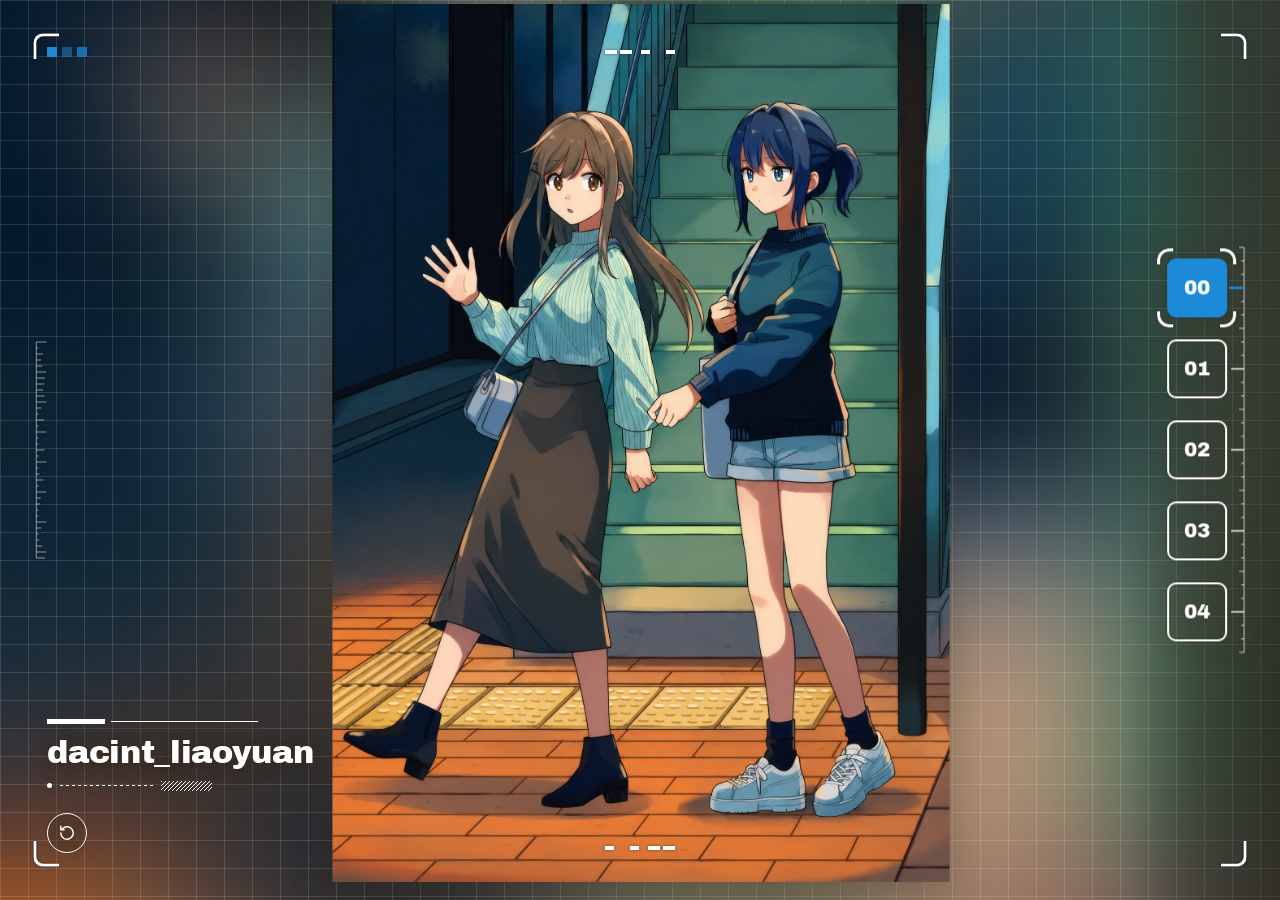
==== site/index.html @ f87b459d "feat: 初始化个人主页与图片工作台并配置 Pages 部署" ====
<!doctype html>
<html lang="en">
<head>
<meta charset="utf-8">
<meta name="viewport" content="width=device-width, initial-scale=1, viewport-fit=cover">
<title>dacint_liaoyuan</title>
<meta name="description" content="dacint_liaoyuan 的个人主页">
<meta name="theme-color" content="#f4f6f8">
<link rel="icon" href="data:image/svg+xml,%3Csvg xmlns='http://www.w3.org/2000/svg' viewBox='0 0 16 16'%3E%3Crect width='16' height='16' rx='3' fill='%233fafe0'/%3E%3Crect x='4.5' y='4.5' width='7' height='7' fill='none' stroke='white' stroke-width='1.5'/%3E%3C/svg%3E">
<link rel="preload" href="fonts/archivo-black-latin.woff2" as="font" type="font/woff2" crossorigin>
<link rel="preload" href="fonts/inter-latin.woff2" as="font" type="font/woff2" crossorigin>
<link rel="stylesheet" href="styles.css">
<!-- the time of day, before the first paint: a visit at night opens on the night paper -->
<script src="time.js"></script>
<!-- a visit that opens straight on the opening screen or a section (a refresh, a link to a section) is
     kept hidden until main.js can show it whole (arrive), so that it does not flash its first states on
     the way: the browser keeps the page it came from up meanwhile, or shows the fill's colour as it was
     last in this visit. After 2 s it is shown as it is. -->
<script>
  (() => {
    let seen = false, fill = null;
    try {
      seen = Boolean(sessionStorage.getItem('home:opening-seen'));
      fill = sessionStorage.getItem('home:fill');
    } catch { /* no storage: the opening plays */ }
    if (!seen && !/^#(about|projects|contact|settings)$/.test(location.hash)) return;
    const root = document.documentElement;
    root.classList.add('arriving');
    if (fill) root.style.setProperty('--arrive', fill);
    setTimeout(() => root.classList.remove('arriving'), 2000);
  })();
</script>
</head>
<body>
<main class="stage" id="stage">
  <!-- The paper, under the window: construction lines through the shot at the start, then
       ornaments in the margins (outline squares on diagonals, cross marks, pixel squares, bars in
       the bottom corners) and, with HELLO, butterflies and blue-bird feathers drawn by the page.
       No text and no pictures; the window covers it all when it opens out. -->
  <svg class="guides" id="guides" aria-hidden="true">
    <defs>
      <pattern id="blinds" width="5" height="5" patternUnits="userSpaceOnUse" patternTransform="rotate(48)">
        <rect width="2" height="5"/>
      </pattern>
      <linearGradient id="fadeBar">
        <stop offset="0" stop-color="#1c8ad7"/><stop offset="1" stop-color="#bfe3f4"/>
      </linearGradient>
      <!-- a feather's vane: lighter along the shaft -->
      <linearGradient id="vane">
        <stop offset="0" stop-color="#1c8ad7"/><stop offset="0.5" stop-color="#59bff7"/><stop offset="1" stop-color="#1c8ad7"/>
      </linearGradient>
    </defs>
  </svg>

  <!-- The camera's window onto the world: sky above, the scene illustration below. It is a framed
       shot during the opening and opens out to the whole screen when the camera lands. -->
  <div class="window" id="window">
    <div class="world">
      <div class="sky" id="sky"></div>
      <!-- the stars and the moon at night, the evening star at dusk: fixed in the window -->
      <canvas class="stars" id="stars" aria-hidden="true"></canvas>
      <img class="cloud" data-sky="far" alt="" aria-hidden="true">
      <img class="cloud" data-sky="tower" alt="" aria-hidden="true">
      <img class="cloud" data-sky="mid" alt="" aria-hidden="true">
      <!-- the ground under the sky: the scene illustration, all of it, on its own colours spread
           round it where it leaves the window empty; on the opening screen the ornament is drawn on
           them (its planes, then its lines and birds; main.js) -->
      <div class="scene" id="scene">
        <div class="scene-fill" id="sceneFill" aria-hidden="true"><canvas></canvas><svg class="meet-planes" id="meetPlanes"></svg><svg class="meet" id="meet"></svg><canvas class="scene-light" id="sceneLight"></canvas></div>
        <div class="scene-pic" id="scenePic">
          <div class="scene-push" id="scenePush">
            <div class="scene-breath">
              <img class="far" id="sceneFar" alt="">
              <img class="near" id="sceneNear" alt="" aria-hidden="true">
            </div>
          </div>
        </div>
      </div>
      <!-- the cloud sea: a deck of low cloud lying on the picture, the surf's high tide -->
      <canvas class="sea" id="sea" aria-hidden="true"></canvas>
      <img class="cloud" data-sky="near" alt="" aria-hidden="true">
    </div>

    <!-- A strip of semiconductor equations across the sky, after the strips of atmospheric
         equations in the Adachi video. Decoration only: the light washes it out long before the
         end, and the final screen has no equations. -->
    <div class="strip" id="strip" aria-hidden="true">
      <div class="row">
        <!-- electron current: drift plus diffusion -->
        <math><msub><mi>J</mi><mi>n</mi></msub><mo>=</mo><mi>q</mi><msub><mi>μ</mi><mi>n</mi></msub><mi>n</mi><mi>E</mi><mo>+</mo><mi>q</mi><msub><mi>D</mi><mi>n</mi></msub><mfrac><mrow><mo>∂</mo><mi>n</mi></mrow><mrow><mo>∂</mo><mi>x</mi></mrow></mfrac></math>
        <!-- hole current -->
        <math><msub><mi>J</mi><mi>p</mi></msub><mo>=</mo><mi>q</mi><msub><mi>μ</mi><mi>p</mi></msub><mi>p</mi><mi>E</mi><mo>−</mo><mi>q</mi><msub><mi>D</mi><mi>p</mi></msub><mfrac><mrow><mo>∂</mo><mi>p</mi></mrow><mrow><mo>∂</mo><mi>x</mi></mrow></mfrac></math>
        <!-- electron continuity -->
        <math><mfrac><mrow><mo>∂</mo><mi>n</mi></mrow><mrow><mo>∂</mo><mi>t</mi></mrow></mfrac><mo>=</mo><mfrac><mn>1</mn><mi>q</mi></mfrac><mfrac><mrow><mo>∂</mo><msub><mi>J</mi><mi>n</mi></msub></mrow><mrow><mo>∂</mo><mi>x</mi></mrow></mfrac><mo>+</mo><msub><mi>G</mi><mi>n</mi></msub><mo>−</mo><msub><mi>R</mi><mi>n</mi></msub></math>
        <!-- Poisson's equation -->
        <math><mfrac><mrow><msup><mo>∂</mo><mn>2</mn></msup><mi>ψ</mi></mrow><mrow><mo>∂</mo><msup><mi>x</mi><mn>2</mn></msup></mrow></mfrac><mo>=</mo><mo>−</mo><mfrac><mi>q</mi><msub><mi>ε</mi><mi>si</mi></msub></mfrac><mrow><mo>(</mo><mi>p</mi><mo>−</mo><mi>n</mi><mo>+</mo><msubsup><mi>N</mi><mi>D</mi><mo>+</mo></msubsup><mo>−</mo><msubsup><mi>N</mi><mi>A</mi><mo>−</mo></msubsup><mo>)</mo></mrow></math>
      </div>
      <div class="row">
        <!-- MOSFET square law -->
        <math><msub><mi>I</mi><mi>D</mi></msub><mo>=</mo><mfrac><mrow><msub><mi>μ</mi><mi>n</mi></msub><msub><mi>C</mi><mi>ox</mi></msub></mrow><mn>2</mn></mfrac><mfrac><mi>W</mi><mi>L</mi></mfrac><msup><mrow><mo>(</mo><msub><mi>V</mi><mi>GS</mi></msub><mo>−</mo><msub><mi>V</mi><mi>th</mi></msub><mo>)</mo></mrow><mn>2</mn></msup></math>
        <!-- threshold voltage -->
        <math><msub><mi>V</mi><mi>th</mi></msub><mo>=</mo><msub><mi>V</mi><mi>FB</mi></msub><mo>+</mo><mn>2</mn><msub><mi>φ</mi><mi>F</mi></msub><mo>+</mo><mfrac><msqrt><mn>2</mn><mi>q</mi><msub><mi>ε</mi><mi>si</mi></msub><msub><mi>N</mi><mi>A</mi></msub><mrow><mo>(</mo><mn>2</mn><msub><mi>φ</mi><mi>F</mi></msub><mo>)</mo></mrow></msqrt><msub><mi>C</mi><mi>ox</mi></msub></mfrac></math>
        <!-- Einstein relation -->
        <math><msub><mi>D</mi><mi>n</mi></msub><mo>=</mo><mfrac><mrow><mi>k</mi><mi>T</mi></mrow><mi>q</mi></mfrac><msub><mi>μ</mi><mi>n</mi></msub></math>
        <!-- dynamic power -->
        <math><msub><mi>P</mi><mi>dyn</mi></msub><mo>=</mo><mi>α</mi><msub><mi>C</mi><mi>L</mi></msub><msubsup><mi>V</mi><mi>DD</mi><mn>2</mn></msubsup><mi>f</mi></math>
        <span class="tail"><i></i><i></i><i></i></span>
      </div>
    </div>
    <div class="glow" id="glow" aria-hidden="true"></div>
    <!-- sakura petals riding in on the light -->
    <canvas class="petals" id="petals" aria-hidden="true"></canvas>
    <!-- a shade behind the section index, so the white index holds on bright pictures (the one
         behind the name hangs on the name itself) -->
    <div class="index-shade" id="indexShade" aria-hidden="true"></div>

    <svg class="lens" id="lens" aria-hidden="true"></svg>
    <!-- the surf: in the fall the sky comes up the window like the tide, in cloud and blue sky, the
         top edge being the shore; the petals, the marks and the speed lines run up under it -->
    <canvas class="surf" id="surf" aria-hidden="true"></canvas>
    <div class="tiles" id="tiles" aria-hidden="true"></div>
    <div class="window-flash" id="windowFlash" aria-hidden="true"></div>
  </div>

  <svg class="flock" id="flock" aria-hidden="true"></svg>
  <svg class="hello" id="hello" aria-hidden="true"></svg>
  <canvas class="dust" id="dust" aria-hidden="true"></canvas>

  <!-- Viewfinder marks round the screen edge, after the blue-sky film: corners, three small
       squares, two dash groups, side meters and a record light, plus a ruler beside the window
       during the shot. They stay (in white) over the opened picture. -->
  <div class="hud" id="hud" aria-hidden="true">
    <i class="corner tl"></i><i class="corner tr"></i><i class="corner bl"></i><i class="corner br"></i>
    <div class="marks"><i></i><i></i><i></i></div>
    <div class="dashes top"><i></i><i></i><i></i><i></i></div>
    <div class="dashes bottom"><i></i><i></i><i></i><i></i></div>
    <svg class="meters" id="meters"><path class="ticks" id="meterTicks"/><path class="ticks" id="meterTicksRight"/><line class="level" id="meterLevel"/></svg>
    <div class="rec"><i></i></div>
    <div class="ruler" id="ruler"></div>
  </div>

  <header class="identity" id="identity">
    <div class="deco top" aria-hidden="true"><i data-part="thick"></i><i data-part="thin"></i></div>
    <h1 class="name">dacint_liaoyuan</h1>
    <div class="deco bottom" aria-hidden="true">
      <i data-part="dot"></i><i data-part="dash"></i><i data-part="square"></i><i data-part="blinds"></i>
    </div>
  </header>

  <!-- The section index, like a viewfinder's focus points: a numbered square for the opening
       screen, one for each section and the last one for the settings, on a focus scale (main.js
       draws it). Opening a section docks the window aside and the panel below fills the paper beside
       it. A square's title comes up beside it only while the pointer rests on it or the keyboard's
       focus is on it (an open section shows its own). The digit keys open them too (the keys are
       drawn only on the settings' keyboard, not beside the squares). -->
  <nav class="index" id="index" aria-label="Sections">
    <a href="#" data-tab="home" aria-label="Home" aria-keyshortcuts="0"><b aria-hidden="true">00</b></a>
    <a href="#about" data-tab="about" aria-keyshortcuts="1"><span>ABOUT</span><b aria-hidden="true">01</b></a>
    <a href="#projects" data-tab="projects" aria-keyshortcuts="2"><span>PROJECTS</span><b aria-hidden="true">02</b></a>
    <a href="#contact" data-tab="contact" aria-keyshortcuts="3"><span>CONTACT</span><b aria-hidden="true">03</b></a>
    <a href="#settings" data-tab="settings" aria-keyshortcuts="4"><span>SETTINGS</span><b aria-hidden="true">04</b></a>
    <i class="brackets" aria-hidden="true"></i>
  </nav>

  <!-- The divider between the docked picture and the section, on a wide screen: drag it to give the
       picture more or less of the width (double-click: the usual split); B, or Enter on it, folds the
       picture away behind the section, and then it waits on the screen's left edge to bring the
       picture back (a click: as it was; a drag: as wide as dragged). -->
  <div class="divider" id="divider" role="separator" tabindex="0" aria-orientation="vertical" aria-controls="window"
       aria-label="Picture width" aria-valuemin="0" aria-valuemax="100" aria-keyshortcuts="B" hidden>
    <i class="grip" aria-hidden="true"></i>
  </div>

  <!-- The sections, and the settings after them. Grey bars (.sk) stand in for the words until they
       are written. With the picture folded away the section comes back in a wide column across the
       middle of the screen, laid out across it, in white on a frosted block straight on the picture. -->
  <div class="panel" id="panel" inert>
    <section class="pane" data-tab="about" aria-labelledby="about-title" tabindex="-1" hidden>
      <h2 class="pane-title" id="about-title">ABOUT</h2>
      <div class="pane-rules" aria-hidden="true"><i></i><i></i></div>
      <div class="about-text" aria-hidden="true">
        <i class="sk" style="--w: 96%"></i><i class="sk" style="--w: 90%"></i><i class="sk" style="--w: 93%"></i>
        <i class="sk" style="--w: 84%"></i><i class="sk" style="--w: 42%"></i>
      </div>
    </section>
    <section class="pane" data-tab="projects" aria-labelledby="projects-title" tabindex="-1" hidden>
      <h2 class="pane-title" id="projects-title">PROJECTS</h2>
      <div class="pane-rules" aria-hidden="true"><i></i><i></i></div>
      <!-- specimen plates, two to a row: a picture over a dimension line, a name and a line or two -->
      <div class="projects" aria-hidden="true">
        <article class="plate">
          <div class="plate-shot"><i class="cross"></i><i class="tick tl"></i><i class="tick br"></i></div>
          <div class="plate-dim"></div><i class="sk head" style="--w: 70%"></i><i class="sk" style="--w: 92%"></i><i class="sk" style="--w: 58%"></i>
        </article>
        <article class="plate">
          <div class="plate-shot"><i class="cross"></i><i class="tick tl"></i><i class="tick br"></i></div>
          <div class="plate-dim"></div><i class="sk head" style="--w: 70%"></i><i class="sk" style="--w: 92%"></i><i class="sk" style="--w: 58%"></i>
        </article>
        <article class="plate">
          <div class="plate-shot"><i class="cross"></i><i class="tick tl"></i><i class="tick br"></i></div>
          <div class="plate-dim"></div><i class="sk head" style="--w: 70%"></i><i class="sk" style="--w: 92%"></i><i class="sk" style="--w: 58%"></i>
        </article>
        <article class="plate">
          <div class="plate-shot"><i class="cross"></i><i class="tick tl"></i><i class="tick br"></i></div>
          <div class="plate-dim"></div><i class="sk head" style="--w: 70%"></i><i class="sk" style="--w: 92%"></i><i class="sk" style="--w: 58%"></i>
        </article>
      </div>
    </section>
    <!-- How to reach the owner: GitHub (opens in a new tab) and e-mail (a click copies the address,
         which main.js puts together from data-user and data-host so that it is not written out in the
         page). Each shows a label over the account and a mark for what a click does. -->
    <section class="pane" data-tab="contact" aria-labelledby="contact-title" tabindex="-1" hidden>
      <h2 class="pane-title" id="contact-title">CONTACT</h2>
      <div class="pane-rules" aria-hidden="true"><i></i><i></i></div>
      <ul class="contact">
        <li>
          <a class="reach" href="https://github.com/dacintliaoyuan" target="_blank" rel="noopener">
            <span class="ico" aria-hidden="true"><svg viewBox="0 0 24 24"><path class="fill" d="M12 .5a11.5 11.5 0 0 0-3.64 22.41c.58.1.79-.25.79-.56v-2c-3.2.7-3.88-1.37-3.88-1.37-.52-1.33-1.28-1.69-1.28-1.69-1.04-.71.08-.7.08-.7 1.16.08 1.77 1.19 1.77 1.19 1.03 1.76 2.7 1.25 3.36.96.1-.75.4-1.25.73-1.54-2.56-.29-5.25-1.28-5.25-5.68 0-1.25.45-2.28 1.18-3.08-.12-.29-.51-1.46.11-3.04 0 0 .97-.31 3.17 1.18a11 11 0 0 1 5.77 0c2.2-1.49 3.17-1.18 3.17-1.18.62 1.58.23 2.75.11 3.04.74.8 1.18 1.83 1.18 3.08 0 4.41-2.69 5.39-5.26 5.67.41.36.78 1.06.78 2.14v3.17c0 .31.21.67.8.56A11.5 11.5 0 0 0 12 .5z"/></svg></span>
            <span class="reach-text"><b>GITHUB</b><span class="reach-id">@dacintliaoyuan</span><span class="sr-only"> (opens in a new tab)</span></span>
            <svg class="reach-go" viewBox="0 0 24 24" aria-hidden="true"><path d="M7 17 17 7M9 7h8v8"/></svg>
          </a>
        </li>
        <li>
          <button class="reach" type="button" id="mail" data-user="dacint0721" data-host="gmail.com">
            <span class="ico" aria-hidden="true"><svg viewBox="0 0 24 24"><rect x="3.5" y="6" width="17" height="12"/><path d="M3.5 7l8.5 6 8.5-6"/></svg></span>
            <span class="reach-text"><b>EMAIL</b><span class="reach-id"></span></span>
            <svg class="reach-go" viewBox="0 0 24 24" aria-hidden="true"><g class="copy"><rect x="8.5" y="8.5" width="11" height="11" rx="1.5"/><path d="M15.5 8.5v-3h-11v11h4"/></g><path class="done" d="M5 12.5l4.5 4.5L19 7.5"/></svg>
          </button>
          <span class="sr-only" id="mailSaid" aria-live="polite"></span>
        </li>
      </ul>
    </section>
    <!-- The settings (04), opened like a section; they fold the picture away by themselves, so its
         blur shows. Blur: the frosted block behind a section's text, and the picture itself (each
         ruler runs from none to the most, a taller tick at the usual). Time: the time of day the sky,
         the page and the pictures follow, the visitor's own (auto) or one chosen, with what it is now
         and the sun's last and next rising or setting under them (main.js). Background: the scene
         illustration, a random one or one kept for the visit (main.js adds a tile for each, cropped as
         the picture fills the screen). Shortcuts: a 75% keyboard with the page's own keys in blue;
         main.js draws it, says what a key does when it is pointed at and lights the keys pressed. A
         phone gets the time and the pictures only. -->
    <section class="pane settings" data-tab="settings" aria-labelledby="settings-title" tabindex="-1" hidden>
      <div class="set-lead">
        <h2 class="pane-title" id="settings-title">SETTINGS</h2>
        <div class="pane-rules" aria-hidden="true"><i></i><i></i></div>
        <div class="set-part set-blur">
          <h3 class="set-head">BLUR</h3>
          <label class="set-row"><span>Behind text</span><input class="ruler" id="glass" type="range" min="0" max="1" step="0.05" value="0.5" style="--def: 0.5"></label>
          <label class="set-row"><span>Whole picture</span><input class="ruler" id="blur" type="range" min="0" max="1" step="0.05" value="0" style="--def: 0"></label>
        </div>
        <div class="set-part set-time">
          <h3 class="set-head" id="time-title">TIME</h3>
          <div class="times" id="times" role="group" aria-labelledby="time-title">
            <button class="time" type="button" data-time="auto" aria-label="Auto" aria-pressed="true">
              <svg viewBox="0 0 24 24" aria-hidden="true"><circle cx="12" cy="12" r="8.5"/><path d="M12 6.5V12l3.5 2.2"/></svg>
              <span aria-hidden="true">AUTO</span>
            </button>
            <button class="time" type="button" data-time="day" aria-label="Day" aria-pressed="false">
              <svg viewBox="0 0 24 24" aria-hidden="true"><circle cx="12" cy="12" r="4"/><path d="M12 3v2M12 19v2M3 12h2M19 12h2M5.6 5.6 7 7M17 17l1.4 1.4M5.6 18.4 7 17M17 7l1.4-1.4"/></svg>
              <span aria-hidden="true">DAY</span>
            </button>
            <button class="time" type="button" data-time="dusk" aria-label="Dusk" aria-pressed="false">
              <svg viewBox="0 0 24 24" aria-hidden="true"><path d="M3 17h18M6.5 17a5.5 5.5 0 0 1 11 0M12 6.5v2M6 9.5l1.3 1.3M18 9.5l-1.3 1.3M8 21h8"/></svg>
              <span aria-hidden="true">DUSK</span>
            </button>
            <button class="time" type="button" data-time="night" aria-label="Night" aria-pressed="false">
              <svg viewBox="0 0 24 24" aria-hidden="true"><path d="M15 4.2a8 8 0 1 0 4.8 13.6A6.4 6.4 0 0 1 15 4.2Z"/></svg>
              <span aria-hidden="true">NIGHT</span>
            </button>
          </div>
          <p class="time-now" id="timeNow"></p>
        </div>
      </div>
      <div class="set-part set-bg">
        <h3 class="set-head" id="background-title">BACKGROUND</h3>
        <div class="picks" id="picks" role="group" aria-labelledby="background-title">
          <button class="pick random" type="button" aria-label="Random" aria-pressed="true">
            <svg viewBox="0 0 24 24" aria-hidden="true"><path d="M3 7h3.5c4.5 0 6.5 10 11 10H21M17.5 13.5 21 17l-3.5 3.5M3 17h3.5c1.6 0 2.8-1.3 3.8-3M21 7h-3.5c-1.6 0-2.8 1.3-3.8 3M17.5 3.5 21 7l-3.5 3.5"/></svg>
            <span aria-hidden="true">RANDOM</span>
          </button>
        </div>
      </div>
      <div class="set-part set-keys">
        <h3 class="set-head" id="shortcuts-title">SHORTCUTS</h3>
        <div class="kb" id="kb" aria-hidden="true"></div>
        <div class="kb-say" id="kbSay" aria-hidden="true"></div>
        <ul class="sr-only" id="kbList" aria-labelledby="shortcuts-title"></ul>
      </div>
    </section>
  </div>

  <button class="replay" id="replay" type="button" aria-label="Replay intro" aria-keyshortcuts="R">
    <svg viewBox="0 0 24 24" aria-hidden="true"><path d="M4.5 12a7.5 7.5 0 1 0 2.2-5.3M4.5 4v4h4"/></svg>
  </button>

  <div class="shutter" id="shutter" aria-hidden="true"></div>
</main>
<script src="assets/manifest.js" defer></script>
<script src="pointer.js" defer></script>
<script src="main.js" defer></script>
</body>
</html>
---- site/styles.css ----
/* Opening screen of dacint_liaoyuan's homepage: graph paper with a camera window on it, which opens
   out to the whole screen when the camera lands. main.js sizes the shot's window (--wx, --wy, --ww,
   --wh), sets the viewfinder margin (--m) and moves every animated layer frame by frame; these rules
   give the layers their stacking and looks, and the final screen its idle motion.
   Lines come in three weights: hairlines (0.75px), rules (1-1.5px) and bars (3-5px). The paper
   margins carry ornaments only, never text or pictures. */
/* The paper and what is drawn on it follow the time of day (time.js sets --dark and --light): the cool
   white graph paper by day, a deep blue night paper at night. Through the hour round sunset the paper
   darkens (--dark, 0 to 1) and halfway through it the lines and the lettering go over from ink to light
   (--light, 0 or 1); at sunrise the other way round. The blue bird's blue stays as it is. */
@property --dark { syntax: '<number>'; inherits: true; initial-value: 0; }
@property --light { syntax: '<number>'; inherits: true; initial-value: 0; }
:root {
  --paper: color-mix(in srgb, #f4f6f8, #0d1628 calc(100% * var(--dark)));
  --grid: color-mix(in srgb, rgba(60, 68, 88, 0.055), rgba(150, 178, 228, 0.075) calc(100% * var(--light)));
  --ink: color-mix(in srgb, #3c4458, #d3dcea calc(100% * var(--light)));
  --ink-soft: color-mix(in srgb, #66748a, #8c9ab2 calc(100% * var(--light)));
  /* construction lines on the paper */
  --hair: color-mix(in srgb, rgba(60, 68, 88, 0.42), rgba(196, 210, 234, 0.34) calc(100% * var(--light)));
  --accent: #1c8ad7;                /* the blue bird's blue */
  /* ornament outlines, after the blue-sky film */
  --pale: color-mix(in srgb, rgba(28, 138, 215, 0.6), rgba(98, 176, 238, 0.62) calc(100% * var(--light)));
  --deep: color-mix(in srgb, #164f86, #a8cdf0 calc(100% * var(--light)));   /* equations over the sky */
  --cell: 28px;                     /* the graph paper's squares, and the fill's (main.js reads it) */
}
/* (eased over once the time is worked out again on an open page, or chosen in the settings; the first
   paint has it straight away) */
:root.time-ease { transition: --dark 1.2s ease-in-out, --light 1.2s ease-in-out; }

/* The two typefaces come from this site (fonts/, SIL OFL 1.1, licences beside them), so the first
   paint waits on no other server: Archivo Black for HELLO and the name, Inter (one variable file,
   weights 500 to 600) for the rest. Latin only, like the page's own lettering. */
@font-face {
  font-family: "Archivo Black"; font-style: normal; font-weight: 400; font-display: swap;
  src: url("fonts/archivo-black-latin.woff2") format("woff2");
  unicode-range: U+0000-00FF, U+0131, U+0152-0153, U+02BB-02BC, U+02C6, U+02DA, U+02DC, U+0304, U+0308, U+0329, U+2000-206F, U+20AC, U+2122, U+2191, U+2193, U+2212, U+2215, U+FEFF, U+FFFD;
}
@font-face {
  font-family: Inter; font-style: normal; font-weight: 500 600; font-display: swap;
  src: url("fonts/inter-latin.woff2") format("woff2");
  unicode-range: U+0000-00FF, U+0131, U+0152-0153, U+02BB-02BC, U+02C6, U+02DA, U+02DC, U+0304, U+0308, U+0329, U+2000-206F, U+20AC, U+2122, U+2191, U+2193, U+2212, U+2215, U+FEFF, U+FFFD;
}

* { box-sizing: border-box; }
html, body { margin: 0; height: 100%; overflow: hidden; background: var(--paper); }
/* a visit opening straight on the opening screen or a section, until it can be shown whole (index.html):
   nothing of it, over the fill's colour as it was last (--arrive) rather than the bare paper */
html.arriving .stage, html.arriving .stage *, html.arriving .pointer { visibility: hidden !important; }
html.arriving, html.arriving body { background: var(--arrive, var(--paper)); }
body { color: var(--ink); font-family: Inter, system-ui, sans-serif; -webkit-font-smoothing: antialiased; }

.stage { --m: 24px; position: relative; width: 100vw; height: 100vh; height: 100svh; overflow: hidden; background: var(--paper); }
.stage::before {
  content: ""; position: absolute; inset: 0; pointer-events: none; opacity: var(--grid-in, 1);
  background-image: linear-gradient(var(--grid) 1px, transparent 1px), linear-gradient(90deg, var(--grid) 1px, transparent 1px);
  background-size: var(--cell) var(--cell);
}

/* Pointers (CONTEXT: 鼠标指针). For a mouse, pointer.js draws the pointer: a viewfinder corner with
   Shimamura and Adachi beside it. Each rule here that sets a cursor sets --pointer with it, what is
   drawn there (rest, click, press, help, text, resize, grabbing; a ruler's handle, grab, is found by
   where it is), and the system's pointer is hidden while it is drawn (html.pointer-drawn). The cursors
   are for before it has drawn and where it does not (a pen): the corner alone, white on a faint dark
   edge so that it shows on the paper and on the pictures, the point at its corner; blue over what can
   be clicked, drawn in while pressed; a question tile beside it over what says something when pointed
   at. Written text keeps the I-beam, a ruler's handle the hand and the divider the resize arrows. Where
   a browser cannot draw them sharp on a fine screen (image-set), and with forced colours, they are the
   system's. */
:root { --cursor: default; --cursor-click: pointer; --cursor-press: pointer; --cursor-help: help; }
@supports (cursor: image-set(url("data:,") 1x) 0 0, auto) {
  :root {
    --cursor: image-set(url("data:image/svg+xml,%3Csvg xmlns='http://www.w3.org/2000/svg' width='32' height='32' viewBox='0 0 32 32'%3E%3Cpath d='M1 1h19v4H5V20H1z' fill='%23fff' stroke='%230b1526' stroke-opacity='.72' paint-order='stroke' stroke-width='2'/%3E%3C/svg%3E") 1x, url("data:image/svg+xml,%3Csvg xmlns='http://www.w3.org/2000/svg' width='64' height='64' viewBox='0 0 32 32'%3E%3Cpath d='M1 1h19v3.5H4.5V20H1z' fill='%23fff' stroke='%230b1526' stroke-opacity='.72' paint-order='stroke' stroke-width='1'/%3E%3C/svg%3E") 2x) 1 1, default;
    --cursor-click: image-set(url("data:image/svg+xml,%3Csvg xmlns='http://www.w3.org/2000/svg' width='32' height='32' viewBox='0 0 32 32'%3E%3Cpath d='M1 1h19v4H5V20H1z' fill='%231c8ad7' stroke='%230b1526' stroke-opacity='.72' paint-order='stroke' stroke-width='2'/%3E%3C/svg%3E") 1x, url("data:image/svg+xml,%3Csvg xmlns='http://www.w3.org/2000/svg' width='64' height='64' viewBox='0 0 32 32'%3E%3Cpath d='M1 1h19v3.5H4.5V20H1z' fill='%231c8ad7' stroke='%230b1526' stroke-opacity='.72' paint-order='stroke' stroke-width='1'/%3E%3C/svg%3E") 2x) 1 1, pointer;
    --cursor-press: image-set(url("data:image/svg+xml,%3Csvg xmlns='http://www.w3.org/2000/svg' width='32' height='32' viewBox='0 0 32 32'%3E%3Cpath d='M3 3h14v4H7V17H3z' fill='%231c8ad7' stroke='%230b1526' stroke-opacity='.72' paint-order='stroke' stroke-width='2'/%3E%3C/svg%3E") 1x, url("data:image/svg+xml,%3Csvg xmlns='http://www.w3.org/2000/svg' width='64' height='64' viewBox='0 0 32 32'%3E%3Cpath d='M3 3h14v3.5H6.5V17H3z' fill='%231c8ad7' stroke='%230b1526' stroke-opacity='.72' paint-order='stroke' stroke-width='1'/%3E%3C/svg%3E") 2x) 1 1, pointer;
    --cursor-help: image-set(url("data:image/svg+xml,%3Csvg xmlns='http://www.w3.org/2000/svg' width='40' height='32' viewBox='0 0 40 32'%3E%3Cpath d='M1 8h19v4H5V27H1z' fill='%23fff' stroke='%230b1526' stroke-opacity='.72' paint-order='stroke' stroke-width='2'/%3E%3Crect x='24' y='3' width='12' height='12' rx='3' fill='%231c8ad7' stroke='%230b1526' stroke-opacity='.72' paint-order='stroke' stroke-width='2'/%3E%3Cpath d='M28.1 6.9a1.9 1.9 0 1 1 2.9 1.6c-.6.4-1 .8-1 1.5v.4' fill='none' stroke='%23fff' stroke-width='1.7' stroke-linecap='round'/%3E%3Ccircle cx='30' cy='12.6' r='1' fill='%23fff'/%3E%3C/svg%3E") 1x, url("data:image/svg+xml,%3Csvg xmlns='http://www.w3.org/2000/svg' width='80' height='64' viewBox='0 0 40 32'%3E%3Cpath d='M1 8h19v3.5H4.5V27H1z' fill='%23fff' stroke='%230b1526' stroke-opacity='.72' paint-order='stroke' stroke-width='1'/%3E%3Crect x='24' y='3' width='12' height='12' rx='3' fill='%231c8ad7' stroke='%230b1526' stroke-opacity='.72' paint-order='stroke' stroke-width='1'/%3E%3Cpath d='M28.1 6.9a1.9 1.9 0 1 1 2.9 1.6c-.6.4-1 .8-1 1.5v.4' fill='none' stroke='%23fff' stroke-width='1.7' stroke-linecap='round'/%3E%3Ccircle cx='30' cy='12.6' r='1' fill='%23fff'/%3E%3C/svg%3E") 2x) 1 8, help;
  }
}
@media (forced-colors: active) {
  :root { --cursor: default; --cursor-click: pointer; --cursor-press: pointer; --cursor-help: help; }
}
.stage { cursor: var(--cursor); --pointer: rest; }
/* the drawn pointer, a canvas over everything that a transform moves */
.pointer { position: fixed; left: 0; top: 0; z-index: 2147483647; pointer-events: none; will-change: transform; }
html.pointer-drawn, html.pointer-drawn * { cursor: none !important; }
html.pointer-drawn .ruler::-webkit-slider-thumb { cursor: none !important; }
html.pointer-drawn .ruler::-moz-range-thumb { cursor: none !important; }
/* The page's own lettering (the name, the index, the titles, the settings) is part of the
   design, not text to copy: a double-click or a drag does not select it. Text written in a section
   (paragraphs) is: the I-beam over it, and a blue selection. */
.identity, .index, .replay, .divider, .pane-title, .settings { -webkit-user-select: none; user-select: none; }
.pane p { cursor: text; --pointer: text; }
::selection { background: var(--accent); color: #fff; text-shadow: none; }

/* The paper's lines and ornaments (screen space), under the window. */
.guides { position: absolute; inset: 0; z-index: 0; width: 100%; height: 100%; overflow: visible; pointer-events: none; }
.guides line, .guides path, .guides circle, .guides rect { fill: none; stroke: var(--hair); stroke-width: 0.75; }
.guides .bar { stroke: var(--ink); stroke-width: 3; }
.guides .arc { stroke: var(--accent); stroke-width: 3.5; }
.guides .outline { stroke: var(--ink); stroke-width: 1; stroke-dasharray: 1; }
.guides .ring { stroke-dasharray: 1; }
.guides .tick, .guides .rule { stroke: var(--ink-soft); }
/* margin ornaments: outline squares on diagonals, cross marks, pixel squares, corner bars */
.guides .frame { stroke: var(--pale); stroke-dasharray: 1; }
.guides .cross { stroke: var(--ink); stroke-width: 1; }
.guides .pixel { fill: var(--accent); stroke: none; }
.guides .pixel.p1 { fill: #59bff7; }
.guides .pixel.p2 { fill: #a9d4f2; }
.guides .fade-bar { fill: url(#fadeBar); stroke: none; }
.guides .ink-bar { fill: var(--ink); stroke: none; }
.guides .blinds { fill: url(#blinds); stroke: none; }
#blinds rect { fill: var(--ink); }
.guides .corner-bars > * { transform-box: fill-box; }
/* butterflies and blue-bird feathers drawn on the paper with HELLO; main.js gives each outline a
   hairline width for its scale */
.guides .wing { fill: var(--accent); stroke: var(--accent); stroke-dasharray: 1; fill-opacity: 0; }
.guides .wing.hind, .guides .pale .wing.fore { fill: #59bff7; }
.guides .pale .wing.hind { fill: var(--accent); }
.guides .body { fill: #1871c2; stroke: none; }
.guides .antenna, .guides .shaft { stroke: #1871c2; stroke-linecap: round; }
.guides .vane { fill: url(#vane); stroke: var(--accent); stroke-dasharray: 1; fill-opacity: 0; }
.guides .down { stroke: #59bff7; stroke-linecap: round; }
/* the pinned specimen: the Lorenz attractor's orbit as its wings (0.5px, finer than a hairline so
   its loops stay apart), the small square that traces it, crosses on its two fixed points, a
   dimension line and a pin */
.guides .orbit { stroke: var(--accent); stroke-dasharray: 1; opacity: 0.9; }
.guides .tracer { fill: var(--accent); stroke: none; }
.guides .cross.fine { stroke-width: 0.75; }
.guides .dim { stroke: var(--ink); }
.guides .pin { fill: var(--ink); stroke: none; }

/* The window: the world inside is clipped to it. main.js places it (a framed shot, then the whole
   screen); the custom properties are the framed shot. */
.window { position: absolute; z-index: 1; left: var(--wx); top: var(--wy); width: var(--ww); height: var(--wh); overflow: hidden; }
.world { position: absolute; inset: 0; }
.sky { position: absolute; left: 0; top: 0; width: 100%; will-change: transform; }
.stars { position: absolute; left: 0; top: 0; pointer-events: none; }
.cloud { position: absolute; left: 0; top: 0; height: auto; pointer-events: none; user-select: none; will-change: transform; }
.sea { position: absolute; left: 0; top: 0; pointer-events: none; will-change: transform; }
/* The ground under the sky: as big as the window (main.js sizes it, with a little more below for the
   landing to overshoot into), the picture all of it in the middle (main.js places it) and round it
   the fill, the picture's own colours spread over the rest: a wash of them (main.js paints it small
   from the thumbnail, blurred and a touch dimmed so that the picture stands out) stretched to cover
   the ground, under a faint white grid like the paper's; a soft shadow under the picture.
   Its top edge fades out (--band, a share of its height) so the sky shows through the seam during
   the fall, the fill's further down (main.js masks it) since nothing on it is to be kept clear; the
   fades go once the window has opened. */
.scene {
  position: absolute; left: 0; top: 0; will-change: transform;
  -webkit-mask-image: linear-gradient(transparent, #000 var(--band, 0%));
  mask-image: linear-gradient(transparent, #000 var(--band, 0%));
}
/* (a finger drawn across the fill moves the soft light, below, rather than the page; pinching still
   zooms) */
.scene-fill { position: absolute; inset: 0; overflow: hidden; isolation: isolate; touch-action: pinch-zoom; }
.scene-fill canvas { position: absolute; left: -8%; top: -8%; width: 116%; height: 116%; object-fit: cover; }
/* Its grid (::after) is drawn out from the picture's edges once the window opens (main.js masks it,
   --fill-grid-mask) by a brighter pen running at its edge (::before, --fill-pen-mask, --fill-pen),
   which goes over it again on the opening screen after the picture has been changed. Over it, on the
   opening screen, the soft light that follows the pointer lightens what is under it (main.js draws
   it, and sizes it to the screen from the fill's top-left corner). */
.scene-fill .scene-light { left: 0; top: 0; z-index: 4; pointer-events: none; mix-blend-mode: screen; }
.scene-fill::before, .scene-fill::after {
  content: ""; position: absolute; inset: 0; pointer-events: none;
  background-image: linear-gradient(var(--line) 1px, transparent 1px), linear-gradient(90deg, var(--line) 1px, transparent 1px);
  background-size: var(--cell) var(--cell);
}
.scene-fill::after { --line: rgba(255, 255, 255, 0.13); z-index: 2; -webkit-mask-image: var(--fill-grid-mask, none); mask-image: var(--fill-grid-mask, none); }
.scene-fill::before { --line: rgba(255, 255, 255, 0.55); z-index: 3; opacity: var(--fill-pen, 0); -webkit-mask-image: var(--fill-pen-mask, none); mask-image: var(--fill-pen-mask, none); }
/* The opening screen's ornament (main.js, MEET): its planes under the grid, flat, in colours main.js
   takes from the fill; over the grid its line work, drawn twice through masks, white (.chalk) where
   what lies under it is dark and in the picture's deep colour (.ink, a little stronger) where it is
   light; the AF brackets in blue, the bar group in the corner white like the HUD,
   the birds blue (white over a dark plane). The lines keep the HUD's weights: mid (1.5px) for the main
   ray, the bezel's long ticks, her pentagon and the arc on the disc's outer ring, fine (0.75px) for the
   rest; the heavy marks are shapes main.js draws, the new moon up to 5px wide and the glints on the
   disc. (The line work's own rules are matched on #meetLines, which the two <use> draw; what differs
   between them, they pass down.) */
.scene-fill .meet, .scene-fill .meet-planes { position: absolute; left: 0; top: 0; overflow: visible; pointer-events: none; }
.scene-fill .meet-planes { z-index: 1; }
.scene-fill .meet { z-index: 3; }
.meet-planes > * { fill-opacity: 0.94; }
.meet .chalk { --k: 1; --lune: 0.85; --shade: 0; --petal: 0.8; color: #fff; }
.meet .ink { --k: 1.2; --lune: 0.62; --shade: 0.18; --petal: 0.75; color: rgb(var(--tone)); }
#meetLines * { fill: none; stroke: currentColor; stroke-width: 0.75; }
#meetLines .ray { stroke-width: 1.5; stroke-opacity: calc(0.62 * var(--k, 1)); }
#meetLines .ray.side { stroke-width: 0.75; stroke-opacity: calc(0.32 * var(--k, 1)); stroke-dasharray: 1 3; stroke-linecap: round; }
#meetLines .orbit { stroke-opacity: calc(0.32 * var(--k, 1)); }
#meetLines .lune { fill: currentColor; fill-opacity: var(--lune, 0.85); stroke: none; }
#meetLines .hatch { stroke-opacity: calc(0.3 * var(--k, 1)); }
#meetLines .rim { stroke-opacity: calc(0.34 * var(--k, 1)); }
#meetLines .track { stroke-opacity: calc(0.36 * var(--k, 1)); }
#meetLines .track.mid { stroke-width: 1.5; stroke-opacity: calc(0.55 * var(--k, 1)); }
#meetLines .track.dots { stroke-opacity: calc(0.6 * var(--k, 1)); stroke-dasharray: 1 3; stroke-linecap: round; }
#meetLines .world, #meetLines .glint * { fill: currentColor; stroke: none; }
#meetLines .world { fill-opacity: 0.95; }
#meetLines .glint .spikes { fill-opacity: 0.96; }
#meetLines .glint .spikes.between { fill-opacity: 0.53; }
#meetLines .glint .halo { fill-opacity: calc(0.08 * var(--flash, 1)); }   /* (brighter in its flash) */
#meetLines .glint .halo.in { fill-opacity: calc(0.14 * var(--flash, 1)); }
#meetLines .point, #meetLines .petal { fill: currentColor; fill-opacity: 0.85; stroke: none; }
#meetLines .petal { fill-opacity: var(--petal, 0.8); }
#meetLines .moon { stroke-opacity: calc(0.5 * var(--k, 1)); fill: currentColor; fill-opacity: var(--shade, 0); }
#meetLines .moon-lit { fill: #fff; fill-opacity: 0.96; stroke: none; }   /* (the lit moon is white on any fill) */
#meetLines .bezel { stroke-opacity: calc(0.5 * var(--k, 1)); }
#meetLines .bezel.long { stroke-width: 1.5; stroke-opacity: calc(0.75 * var(--k, 1)); }
#meetLines .her { stroke-width: 1.5; stroke-opacity: calc(0.92 * var(--k, 1)); stroke-linejoin: round; }
#meetLines .her.inner { stroke-width: 0.75; stroke-opacity: calc(0.5 * var(--k, 1)); }
.meet .af { fill: none; stroke: var(--accent); stroke-width: 1.5; stroke-linecap: round; stroke-linejoin: round; }
.meet .bars .blinds { fill: url(#meetBlinds); fill-opacity: 0.55; }
.meet .bars line { stroke: #fff; stroke-width: 0.75; stroke-opacity: 0.45; }
.meet .bars rect:not(.blinds) { fill: #fff; fill-opacity: 0.55; }
/* (once the ornament is all in, the birds glide every frame: on a layer of their own, with their mask,
   they are drawn again alone rather than with all they fly over. While it comes in they stay with the
   rest, which keeps the page within the GPU memory its layers get; main.js makeMeet, birdFrame) */
.meet.gliding .birds { will-change: transform; }
.meet .birds path { fill: var(--accent); fill-opacity: 0.92; }
.meet .birds.white path { fill: #fff; fill-opacity: 0.95; }
/* the clear rect each group drawn through a mask starts with (main.js makeMeet: it keeps the group one
   layer) */
#meetLines .extent, .meet .extent { fill: #000; fill-opacity: 0; stroke: none; }
.scene-pic { position: absolute; left: 0; top: 0; }
.scene-push, .scene-breath { position: absolute; inset: 0; }
.scene-push { box-shadow: 0 0.8vmin 4vmin rgb(var(--tone) / 0.36); }
.scene-breath img { position: absolute; inset: 0; display: block; width: 100%; height: 100%; user-select: none; }
.scene-breath img.near { opacity: 0; }
.idle .scene-breath { animation: breath 18s ease-in-out infinite alternate; transform-origin: var(--focus, 50% 30%); }
/* (held while the picture is folded away behind a section: the frosted block behind the section's
   text, and the picture's own blur if the visitor set one, would be worked out again every frame) */
.folded .scene-breath { animation-play-state: paused; }
/* (main.js lays the picture out small enough for the deepest breath, --breath, to keep all of it in) */
@keyframes breath { to { transform: scale(var(--breath, 1.025)); } }
/* a still of the picture being put away in the settings, over the new one while it melts away */
.scene-gone { position: absolute; inset: 0; pointer-events: none; }
/* the surf's and the petals' canvases; main.js sizes them */
.surf, .petals { position: absolute; left: 0; top: 0; pointer-events: none; }

/* The equation strip across the sky (decoration only). */
.strip {
  position: absolute; left: 4%; right: 4%; top: 56%; display: flex; flex-direction: column; gap: 10px; padding: 12px 18px 12px 22px;
  color: var(--deep); opacity: 0; font-size: clamp(10px, 0.92vw, 15px);
  border: 1px solid color-mix(in srgb, var(--deep) 75%, transparent); clip-path: inset(-6px calc(100% * (1 - var(--open, 1))) -6px -6px);
}
.strip::before { content: ""; position: absolute; left: -1px; top: -1px; bottom: -1px; width: 4px; background: var(--deep); }
.strip::after { content: ""; position: absolute; right: -1px; top: -7px; width: 60px; height: 3px; background: var(--deep); }
.strip .row { display: flex; align-items: center; justify-content: space-between; gap: 1.8em; }
.strip math { font-family: "STIX Two Math", "Cambria Math", math; font-size: 1em; opacity: var(--in, 1); white-space: nowrap; }
/* the row ends in blinds and two small squares instead of a legend */
.strip .tail { display: flex; flex: none; align-items: center; gap: 6px; opacity: var(--in, 1); }
.strip .tail i { display: block; width: 7px; height: 7px; background: currentColor; }
.strip .tail i:first-child { width: 40px; height: 8px; background: repeating-linear-gradient(48deg, currentColor 0 2px, transparent 2px 4.5px); }
.strip .tail i:last-child { opacity: 0.45; }
.portrait .strip { top: 40%; font-size: clamp(8px, 2.3vw, 12px); }
.portrait .strip .row { flex-wrap: wrap; justify-content: flex-start; row-gap: 8px; }
.portrait .strip .tail { display: none; }
/* The flood of light: a sun glare from the top right with a faint rainbow streak through it. */
.glow {
  position: absolute; inset: -20%; opacity: 0; pointer-events: none;
  background:
    linear-gradient(118deg, transparent 52%, rgba(255, 196, 120, 0.2) 57%, rgba(170, 236, 150, 0.2) 60%, rgba(130, 196, 255, 0.18) 63%, transparent 68%),
    radial-gradient(circle at 78% 14%, #fff 0, rgba(255, 252, 240, 0.92) 18%, rgba(255, 247, 225, 0.45) 42%, rgba(255, 255, 255, 0) 70%);
}
/* The picture's own deep colour (r g b, which main.js takes from its thumbnail) for what keeps the
   white lettering clear over it: the shade hugging the name, the one behind the index and the
   lettering's own shadows. A page opened from a local file cannot read the picture back and keeps
   this neutral one. */
.stage { --tone: 33 42 54; }
/* the shade behind the section index: a strip just wide enough for it along the picture's right
   edge (its top on a phone); it is in the window, so it leaves with the picture as the window docks */
.index-shade {
  position: absolute; top: 0; right: 0; bottom: 0; width: 150px; opacity: 0; pointer-events: none;
  background: linear-gradient(to left, rgb(var(--tone) / 0.5), rgb(var(--tone) / 0.36) 55%, transparent);
}
.portrait .index-shade {
  left: 0; bottom: auto; width: auto; height: 170px;
  background: linear-gradient(rgb(var(--tone) / 0.5), rgb(var(--tone) / 0.36) 55%, transparent);
}

.lens { position: absolute; inset: 0; width: 100%; height: 100%; overflow: visible; pointer-events: none; }
.lens .speed { stroke: rgba(255, 255, 255, 0.85); stroke-width: 1.4; }
.lens .af { fill: none; stroke: #fff; stroke-width: 2.6; filter: drop-shadow(0 0 1.5px rgba(18, 40, 78, 0.5)); }
.lens .af.locked { stroke: var(--accent); }
.lens .cross { stroke: rgba(255, 255, 255, 0.9); stroke-width: 0.75; stroke-dasharray: 3 4; }
.lens .mark { fill: #fff; }
.lens .mark-box { fill: none; stroke: #fff; stroke-width: 1; }
/* The sky develops square by square: paper tiles over the window shrink away. */
.tiles { position: absolute; inset: 0; pointer-events: none; }
.tiles i { position: absolute; display: block; background: var(--paper); box-shadow: inset 0 0 0 1px color-mix(in srgb, var(--ink) 16%, transparent); }
.window-flash { position: absolute; inset: 0; background: #fff; opacity: 0; pointer-events: none; }

/* The flock (side-view swallows), its speed streaks and pixels, and the tracking marks. */
.flock { position: absolute; inset: 0; z-index: 4; width: 100%; height: 100%; overflow: visible; pointer-events: none; }
.flock .bird { fill: var(--accent); }
.flock .bird.far { fill: #4aa9e6; }
.flock .streak { stroke: rgba(28, 138, 215, 0.4); stroke-width: 1.2; stroke-linecap: round; }
.flock .px:nth-child(3n) { fill: #1871c2; }
.flock .px:nth-child(3n + 1) { fill: #1c8ad7; }
.flock .px:nth-child(3n + 2) { fill: #59bff7; }
.flock .track rect { fill: none; stroke: var(--ink); stroke-width: 0.75; stroke-dasharray: 4 3; }
.flock .track .corners { fill: none; stroke: var(--ink); stroke-width: 2.5; }
.flock .track circle { fill: none; stroke: var(--accent); stroke-width: 0.75; }
.flock .track polyline { fill: none; stroke: var(--ink); stroke-width: 1; }
.flock .track .tag { fill: var(--accent); stroke: none; }
.flock .link { fill: none; stroke: var(--ink); stroke-width: 0.75; stroke-dasharray: 2 4; }

/* HELLO: built from hairlines, rings and outlines, printed in blue; it leaves as dust. In a night sky
   (main.js: .night-sky) it is printed in the bright blue instead and lightens what is under it, which
   the night would otherwise swallow. */
.hello {
  --hello: var(--accent);
  position: absolute; inset: 0; z-index: 5; width: 100%; height: 100%; overflow: visible; pointer-events: none; mix-blend-mode: multiply;
}
.night-sky .hello { --hello: #59bff7; mix-blend-mode: screen; }
.hello .letter { fill: var(--hello); stroke: var(--hello); stroke-width: 1.6; stroke-dasharray: 2600; font-family: "Archivo Black", system-ui, sans-serif; transform-box: fill-box; transform-origin: center; }
.hello .echo { fill: none; stroke: var(--hello); stroke-width: 0.75; opacity: 0.5; font-family: "Archivo Black", system-ui, sans-serif; }
.hello line, .hello circle, .hello path { fill: none; stroke: var(--hello); stroke-width: 0.75; }
.hello .rule { stroke: var(--ink); opacity: 0.55; }
.hello .bar { stroke: var(--ink); stroke-width: 4; }
.hello circle.heavy { stroke-width: 2.5; }
.dust { position: absolute; inset: 0; z-index: 5; width: 100%; height: 100%; pointer-events: none; }

/* Viewfinder marks round the screen edge, --m in from it, after the blue-sky film. main.js moves
   the corners (onto the window for the shot, back out when it opens) and turns the marks white
   over the opened picture (--hud, --hud-soft). */
.hud { position: absolute; inset: 0; z-index: 6; pointer-events: none; color: var(--hud, var(--ink)); }
.hud .corner { position: absolute; left: 0; top: 0; width: 26px; height: 26px; border: 0 solid currentColor; }
.hud .corner.tl { border-width: 3px 0 0 3px; border-top-left-radius: 10px; }
.hud .corner.tr { border-width: 3px 3px 0 0; border-top-right-radius: 10px; }
.hud .corner.bl { border-width: 0 0 3px 3px; border-bottom-left-radius: 10px; }
.hud .corner.br { border-width: 0 3px 3px 0; border-bottom-right-radius: 10px; }
.hud .marks { position: absolute; left: calc(var(--m) + 14px); top: calc(var(--m) + 14px); display: flex; gap: 5px; }
.hud .marks i { display: block; width: 10px; height: 10px; background: var(--accent); transform: scale(var(--pop, 1)); }
.hud .marks i:nth-child(2) { opacity: 0.5; }
.hud .marks i:nth-child(3) { opacity: 0.75; }
/* dash groups at the top and bottom middle; the bottom one is the top one mirrored */
.hud .dashes { position: absolute; left: 50%; display: flex; transform: translateX(-50%); }
.hud .dashes.top { top: calc(var(--m) + 17px); }
.hud .dashes.bottom { bottom: calc(var(--m) + 17px); transform: translateX(-50%) scaleX(-1); }
.hud .dashes i { display: block; width: 12px; height: 4px; background: var(--hud-soft, #7cbfeb); transform: scaleX(var(--grow, 1)); }
.hud .dashes i:nth-child(2) { margin-left: 3px; }
.hud .dashes i:nth-child(3) { width: 9px; margin-left: 9px; }
.hud .dashes i:nth-child(4) { width: 9px; margin-left: 16px; }
/* tick meters on both sides; a level mark slides down the left one as the camera sinks and falls */
.hud .meters { position: absolute; inset: 0; width: 100%; height: 100%; overflow: visible; }
.hud .meters .ticks { fill: none; stroke: currentColor; stroke-width: 0.75; }
.hud .meters .level { stroke: var(--accent); stroke-width: 3; }
.portrait .hud .meters { display: none; }
/* With a section open (--dock, from main.js) the corners frame the docked picture and the marks
   that belong to the full-screen picture step out, as do the paper's ornaments (the grid stays);
   whatever the shrinking picture uncovers early leaves early. The index takes the right-hand
   meter's place (main.js fades it), on a phone the top dashes'. */
.hud .marks, .hud .dashes, .hud .meters { opacity: calc(1 - var(--dock, 0)); }
.portrait .hud .dashes.top { opacity: calc((1 - var(--dock, 0)) * (1 - var(--index-in, 0))); }
.portrait .hud .dashes.bottom { opacity: calc(1 - min(1, 6 * var(--dock, 0))); }
.guides { opacity: calc(1 - min(1, 3 * var(--dock, 0))); }
.hud .rec { position: absolute; right: calc(var(--m) + 14px); top: calc(var(--m) + 14.5px); }
.hud .rec i { display: block; width: 9px; height: 9px; border-radius: 50%; background: #ff5b5b; }
.playing .hud .rec i { animation: rec 1s steps(1) infinite; }
@keyframes rec { 50% { opacity: 0.2; } }
.hud .ruler {
  position: absolute; left: calc(var(--wx) - 26px); top: calc(var(--wy) + var(--wh) * 0.1); width: 14px; height: calc(var(--wh) * 0.8);
  background:
    repeating-linear-gradient(currentColor 0 2.5px, transparent 2.5px 60px) 0 0 / 14px 60px repeat-y,
    repeating-linear-gradient(currentColor 0 0.75px, transparent 0.75px 12px) 0 0 / 7px 12px repeat-y;
  -webkit-mask-image: linear-gradient(transparent, #000 18%, #000 82%, transparent);
  mask-image: linear-gradient(transparent, #000 18%, #000 82%, transparent);
}
.portrait .hud .ruler { display: none; }

/* The name: low on the opened picture, in white over a soft shade (under the window, in ink, while
   there is no picture); on a wide screen at its bottom left (below), on a phone centred, main.js
   keeping it centred on the picture (left, width) as the window docks aside, until the docked picture
   is too small for it and it steps out. Rule lines after the Bocchi template: a thick bar with a
   hairline above, a dot, a dashed line, a square and 48-degree blinds below. */
.identity {
  --name-size: clamp(24px, 3.2vw, 60px);
  position: absolute; z-index: 6; left: 0; width: 100%; top: calc(var(--wy) + var(--wh) + 3.2vh); color: var(--ink); text-align: center;
}
.full .identity { top: auto; bottom: calc(var(--m) + 86px); color: #fff; }
/* a soft shade hugging the name once it sits on the picture (main.js fades it in, --shade), in the
   picture's own deep colour and never wider than the picture (--pic-w), so that the fill beside it
   stays clean. It is kept light (no dark cloud round the name, 2026-10-17); what keeps the white
   lettering readable on a light picture is mostly its own close shadow, drawn tight round each letter
   (measured on all the pictures: the name's hardest cases read about as well as under the old, much
   darker shade, the usual ones a little less) */
.identity::before {
  content: ""; position: absolute; left: 50%; top: 50%; z-index: -1; pointer-events: none;
  width: min(var(--pic-w, 100%), calc(11 * var(--name-size))); height: calc(6 * var(--name-size));
  transform: translate(-50%, -50%); opacity: var(--shade, 0);
  background: radial-gradient(closest-side, rgb(var(--tone) / 0.35), rgb(var(--tone) / 0.15) 60%, transparent);
}
.name { margin: 0; color: inherit; font: var(--name-size) / 1 "Archivo Black", system-ui, sans-serif; letter-spacing: -0.01em; transform-origin: center; }
.full .name { text-shadow: 0 1px 2px rgb(var(--tone) / 0.7), 0 0 6px rgb(var(--tone) / 0.45), 0 2px 16px rgb(var(--tone) / 0.45); }
.deco { display: flex; align-items: center; justify-content: center; gap: 7px; pointer-events: none; }
.full .deco { filter: drop-shadow(0 1px 3px rgb(var(--tone) / 0.4)); }
.deco.top { height: 6px; margin-bottom: 14px; }
.deco.bottom { height: 9px; margin-top: 14px; }
.deco i { display: block; flex: none; background: currentColor; transform: scaleX(var(--grow, 1)); transform-origin: center; }
.deco [data-part="thick"] { width: clamp(44px, 6vw, 110px); height: 5px; }
.deco [data-part="thin"] { width: clamp(90px, 14vw, 260px); height: 1px; }
.deco [data-part="dot"] { width: 4px; height: 4px; transform: scale(var(--grow, 1)); }
.deco [data-part="dash"] { width: clamp(60px, 9vw, 160px); height: 0; background: none; border-top: 1px dashed currentColor; }
.deco [data-part="square"] { width: 8px; height: 8px; transform: scale(var(--grow, 1)); }
.deco [data-part="blinds"] {
  width: 56px; height: 8px; transform: none; opacity: var(--grow, 1);
  background: repeating-linear-gradient(48deg, currentColor 0 2px, transparent 2px calc(2px + var(--gap, 2px)));
}
.portrait .identity { --name-size: clamp(22px, 7.2vw, 60px); }
/* On a wide screen the opened picture's name sits at its bottom left over the replay button, a size
   smaller and left-aligned, its rules a legend of the ornament on the fill: over it the heavy short
   bar and the fine long line (the new moon and the orbit), under it a point, a fine dashed line and a
   small hatched block (point, line and plane, as the screen goes from left to right). main.js leaves
   it where these put it (on a phone it stays centred under the picture, as above). */
.stage.full:not(.portrait) .identity {
  --name-size: clamp(20px, 2.5vw, 46px);
  left: calc(var(--m) + 14px); width: max-content; bottom: calc(var(--m) + 14px + 40px + 22px); text-align: left;
}
.stage:not(.portrait) .name { transform-origin: left center; }
.stage:not(.portrait) .identity .deco { justify-content: flex-start; gap: 6px; }
.stage:not(.portrait) .identity .deco.top { margin-bottom: 12px; }
.stage:not(.portrait) .identity .deco.bottom { gap: 8px; height: 10px; margin-top: 12px; }
.stage:not(.portrait) .identity .deco i { transform-origin: left center; }
.stage:not(.portrait) .identity [data-part="thick"] { width: calc(1.8 * var(--name-size)); }
.stage:not(.portrait) .identity [data-part="thin"] { width: calc(4.6 * var(--name-size)); height: 0.75px; }
.stage:not(.portrait) .identity [data-part="dot"] { width: 5px; height: 5px; border-radius: 50%; }
.stage:not(.portrait) .identity [data-part="dash"] {
  width: calc(2.9 * var(--name-size)); height: 0.75px; border: 0; background: repeating-linear-gradient(90deg, currentColor 0 3px, transparent 3px 6px);
}
.stage:not(.portrait) .identity [data-part="square"] { display: none; }
.stage:not(.portrait) .identity [data-part="blinds"] {
  width: calc(1.6 * var(--name-size)); height: 10px;
  background: repeating-linear-gradient(135deg, currentColor 0 0.75px, transparent 0.75px calc(0.75px + var(--gap, 2.08px)));
}

/* (it only ever shows over the picture, so its colours keep to the day's ink whatever the paper) */
.replay {
  position: absolute; z-index: 7; bottom: calc(30px + 2.5vh); left: 3vw; display: grid; place-items: center; width: 42px; height: 42px; padding: 0;
  border: 2px solid #66748a; border-radius: 50%; background: rgba(255, 255, 255, 0.85); color: #3c4458; cursor: var(--cursor-click); --pointer: click;
  transition: background 0.2s, border-color 0.2s;
}
.replay:active { cursor: var(--cursor-press); --pointer: press; }
.replay svg { width: 20px; height: 20px; fill: none; stroke: currentColor; stroke-width: 2; stroke-linecap: round; stroke-linejoin: round; }
.replay:hover { background: #fff; border-color: #3c4458; }
.replay:focus-visible { outline: 3px solid var(--accent); outline-offset: 3px; }
.playing .replay { pointer-events: none; }
/* on a wide screen it sits in the bottom-left corner under the name, on the picture: a white ring on
   the medium weight over a faint shade of the picture's deep colour, like the HUD */
.stage:not(.portrait) .replay {
  left: calc(var(--m) + 14px); bottom: calc(var(--m) + 14px); width: 40px; height: 40px;
  border: 1.5px solid #fff; background: rgb(var(--tone) / 0.16); color: #fff;
  filter: drop-shadow(0 0 1px rgb(var(--tone) / 0.6)) drop-shadow(0 1px 8px rgb(var(--tone) / 0.3));
}
.stage:not(.portrait) .replay svg { stroke-width: 1.75; }
.stage:not(.portrait) .replay:hover { background: rgb(var(--tone) / 0.34); border-color: #fff; }

/* The section index, like a viewfinder's focus points: a numbered square for the opening screen
   (00), one for each section and the last one for the settings (04), titled beside it (under it on
   a phone). A title comes up only while the pointer rests on its square or the keyboard's focus is
   on it (an open section shows its own, 2026-10-21; 00 has none). The current one is filled blue and
   focus brackets jump to it and lock on (main.js zooms them in at the end of the opening, --zoom and
   --seen). Beside the squares runs a focus scale like a lens's (main.js draws it). It wears the HUD's
   colours: white with a faint shadow over the picture, ink on the paper (main.js places it and sets
   .on-paper). */
@property --idx { syntax: '<color>'; inherits: true; initial-value: #fff; }
.index {
  --idx: #fff;
  position: absolute; left: 0; top: 0; z-index: 8; display: flex; flex-direction: column; align-items: flex-end;
  gap: clamp(14px, 2.4vh, 22px); padding: 12px 0; color: var(--idx); opacity: 0;
  filter: drop-shadow(0 0 1px rgb(var(--tone) / 0.6)) drop-shadow(0 1px 10px rgb(var(--tone) / 0.3));
  transition: --idx 0.25s, filter 0.25s;
}
.index.on-paper { --idx: var(--ink); filter: none; }
.index a {
  position: relative; display: flex; align-items: center; gap: 15px; color: inherit; text-decoration: none; cursor: var(--cursor-click); --pointer: click;
  -webkit-tap-highlight-color: transparent;
}
.index a:active { cursor: var(--cursor-press); --pointer: press; }
.index a:focus-visible { outline: 2px solid var(--accent); outline-offset: 5px; }
.index span { font: 500 12px / 1 Inter, system-ui, sans-serif; letter-spacing: 0.2em; opacity: 0; transition: opacity 0.25s; }
.index a:focus-visible span { opacity: 0.85; }
@media (hover: hover) { .index a:hover span { opacity: 0.85; } }
/* the focus scale: a fine hairline with fine ticks, a long tick at each square, the current one's blue */
.index .scale { position: absolute; left: 0; top: 0; width: 1px; height: 1px; overflow: visible; pointer-events: none; }
.index .scale path { fill: none; stroke: currentColor; stroke-linecap: butt; }
.index .scale .fine { stroke-width: 1; opacity: 0.7; }
.index .scale .long { stroke-width: 1.5; opacity: 0.9; }
.index .scale .lit { stroke: var(--accent); stroke-width: 2.5; }
.index b {
  display: grid; place-items: center; width: clamp(44px, 6.6vh, 60px); aspect-ratio: 1; border: 2px solid var(--idx); border-radius: 9px;
  font: clamp(15px, 2.2vh, 20px) / 1 "Archivo Black", system-ui, sans-serif; transition: background-color 0.3s, border-color 0.3s, color 0.3s;
}
.index .active b { background: var(--accent); border-color: var(--accent); color: #fff; }
.index a:not(.active):hover b { background: color-mix(in srgb, var(--idx) 20%, transparent); }
/* Focus brackets (here and round the chosen picture and time of day in the settings): a rounded frame
   shown only at its four corners, so each bracket bends round its corner. */
.index .brackets, .pick[aria-pressed="true"]::after, .time[aria-pressed="true"]::after {
  -webkit-mask:
    linear-gradient(#000 0 0) left top / var(--l) var(--l), linear-gradient(#000 0 0) right top / var(--l) var(--l),
    linear-gradient(#000 0 0) left bottom / var(--l) var(--l), linear-gradient(#000 0 0) right bottom / var(--l) var(--l);
  -webkit-mask-repeat: no-repeat;
  mask:
    linear-gradient(#000 0 0) left top / var(--l) var(--l), linear-gradient(#000 0 0) right top / var(--l) var(--l),
    linear-gradient(#000 0 0) left bottom / var(--l) var(--l), linear-gradient(#000 0 0) right bottom / var(--l) var(--l);
  mask-repeat: no-repeat;
}
.index .brackets {
  --o: 10px; --l: 16px; --t: 3px;
  position: absolute; left: 0; top: 0; width: calc(var(--s, 0px) + 2 * var(--o)); height: calc(var(--s, 0px) + 2 * var(--o));
  transform: translate(calc(var(--x, 0px) - var(--o)), calc(var(--y, 0px) - var(--o))) scale(var(--zoom, 1));
  opacity: var(--seen, 1); pointer-events: none;
  border: var(--t) solid var(--idx); border-radius: 12px;
}
.index .brackets.lock { animation: index-lock 0.45s cubic-bezier(0.2, 0.9, 0.3, 1.2) both; }
@keyframes index-lock {
  from { opacity: 0; transform: translate(calc(var(--x, 0px) - var(--o)), calc(var(--y, 0px) - var(--o))) scale(1.7); }
}
.playing .index { pointer-events: none; }
/* (a title hangs under its square, so the squares are evenly spaced however long the titles; the
   index keeps room for it below) */
.portrait .index { flex-direction: row; align-items: flex-start; gap: 22px; padding: 0 0 18px; }
.portrait .index b { width: 40px; font-size: 14px; border-radius: 7px; }
.portrait .index span {
  position: absolute; left: 50%; top: calc(100% + 8px); padding-left: 0.14em;
  font-size: 9.5px; letter-spacing: 0.14em; white-space: nowrap; transform: translateX(-50%);
}
.portrait .index .brackets { --o: 7px; --l: 12px; --t: 2.5px; border-radius: 9px; }

/* The divider between the docked picture and the panel (main.js places it on the picture's right
   edge, or on the screen's left edge once the picture is folded away: .edge). It is not seen until
   the pointer comes onto it; then a blue hairline and a small grip come up, and stay lit while it is
   dragged or has the keyboard's focus. */
.divider { position: absolute; left: 0; top: 0; z-index: 7; width: 12px; height: 100%; cursor: col-resize; --pointer: resize; touch-action: none; outline: none; }
.divider::before, .divider .grip { position: absolute; background: var(--accent); opacity: 0; transition: opacity 0.15s; }
.divider::before { content: ""; left: 5.5px; top: 0; bottom: 0; width: 1px; }
.divider .grip { left: 4px; top: 50%; width: 4px; height: 40px; margin-top: -20px; }
.divider.edge::before, .divider.edge .grip { left: 0; }
.divider:hover::before, .divider:hover .grip, .divider.dragging::before, .divider.dragging .grip,
.divider:focus-visible::before, .divider:focus-visible .grip { opacity: 1; }
/* while it is dragged the whole page shows the resize pointer and nothing gets selected (and the
   closed hand while a ruler in the settings is) */
.resizing, .resizing * { cursor: col-resize !important; --pointer: resize !important; user-select: none; }
.grabbing, .grabbing * { cursor: grabbing !important; --pointer: grabbing !important; }

/* The panel on the paper beside the docked picture (under it on a phone, below the index strip);
   main.js gives its box (--px, --py, --pw, --ph). A long section scrolls inside it. With the picture
   folded away behind the section, the panel is a wide column in the middle of the screen and the
   section sits on a frosted block straight on the picture, with no paper under it, laid out across
   the column (.spread, below). It does not travel there: main.js fades the section out, puts the box
   in the column halfway through the fold with --fold (0 or 1, which evens out its side padding),
   .over and .spread, and fades the section in there. The section is lettered with --pen, ink on the
   paper; over the picture it is white with a faint shadow, like the HUD, and its faint lines and bars
   are a little stronger (--over, 0 or 1). A section fades in whenever it is shown; the panel itself
   shows at once (while it faded, the frosted block in it could not blur the picture behind until the
   fade was over). */
@property --pen { syntax: '<color>'; inherits: true; initial-value: #3c4458; }
@property --over { syntax: '<number>'; inherits: true; initial-value: 0; }
/* the box (it changes on every frame of a drag of the divider) and the fold are the panel's alone:
   not inherited, so the section inside is not restyled each time */
@property --px { syntax: '<length>'; inherits: false; initial-value: 0px; }
@property --py { syntax: '<length>'; inherits: false; initial-value: 0px; }
@property --pw { syntax: '<length>'; inherits: false; initial-value: 0px; }
@property --ph { syntax: '<length>'; inherits: false; initial-value: 0px; }
@property --fold { syntax: '<number>'; inherits: false; initial-value: 0; }
@property --f { syntax: '<number>'; inherits: false; initial-value: 0; }
.panel {
  --f: var(--fold, 0);
  --pen: var(--ink); --over: 0;
  position: absolute; left: var(--px, 0); top: var(--py, 0); width: var(--pw, 0); height: var(--ph, 0); z-index: 5;
  overflow-y: auto; overscroll-behavior: contain; container-type: inline-size;
  padding:
    clamp(48px, 9vh, 84px)
    calc(28px * (1 - var(--f)) + clamp(28px, 3vw, 48px) * var(--f))
    80px
    calc(clamp(32px, 4vw, 60px) * (1 - var(--f)) + clamp(28px, 3vw, 48px) * var(--f));
  color: var(--pen);
  text-shadow: 0 1px 2px rgb(var(--tone) / calc(0.45 * var(--over))), 0 2px 16px rgb(var(--tone) / calc(0.35 * var(--over)));
  opacity: 0; pointer-events: none;
  scrollbar-width: thin; scrollbar-color: color-mix(in srgb, var(--ink) 30%, transparent) transparent;
}
.panel.open { opacity: 1; pointer-events: auto; }
.panel.over { --pen: #fff; --over: 1; scrollbar-color: rgba(255, 255, 255, 0.35) transparent; }
.portrait .panel { padding: 14px 20px 48px; }
/* The frosted block: over the picture folded away, the picture behind the section's text is blurred
   and shaded (in the picture's own deep colour, --tone), with the white lettering. How strongly is
   the visitor's (--glass, 0 to 1, in the settings; main.js sets it): the usual 0.5 is a 16px blur
   under a 32% shade, 0 no block at all. The block reaches a little past the text, with rounded
   corners, and scrolls with it (the settings' block keeps to the screen, their pictures scrolling
   inside it). */
.pane { margin: -28px -26px; padding: 28px 26px; border-radius: 14px; animation: pane-fade 0.3s both; }
@keyframes pane-fade { from { opacity: 0; } }
.folded .pane {
  -webkit-backdrop-filter: blur(calc(32px * var(--glass, 0.5) * var(--over)));
  backdrop-filter: blur(calc(32px * var(--glass, 0.5) * var(--over)));
  background: rgb(var(--tone) / calc(0.64 * var(--glass, 0.5) * var(--over)));
}
.portrait .pane { margin: 0; padding: 0; }
/* a section takes the keyboard's focus when it is shown, so the keys scroll it; no ring round it */
.pane:focus { outline: none; }
.pane-title { margin: 0; color: var(--pen); font: clamp(30px, 3.4vw, 56px) / 1 "Archivo Black", system-ui, sans-serif; letter-spacing: -0.01em; transform-origin: left center; }
.pane-rules { display: flex; align-items: center; gap: 7px; margin: 16px 0 28px; }
.pane-rules i { display: block; width: 44px; height: 5px; background: var(--pen); transform-origin: left center; }
.pane-rules i + i { width: 140px; height: 1px; }
/* placeholders: grey bars standing in for the words until they are written */
.sk { display: block; width: var(--w); height: 9px; margin: 11px 0; border-radius: 2px; background: color-mix(in srgb, var(--pen) calc(12% + 12% * var(--over)), transparent); transform-origin: left center; }
.sk.head { height: 14px; background: color-mix(in srgb, var(--pen) calc(24% + 18% * var(--over)), transparent); }
.about-text { max-width: 560px; }
/* projects: specimen plates, two to a row; a picture's place is a pale blue outline over 48-degree
   blinds on a lighter patch of the paper (only just lighter on the night paper) with a centre cross
   and two heavy corners, over a dimension line (on the picture: a white outline over faint white
   blinds, with nothing under them) */
.projects { display: grid; grid-template-columns: 1fr 1fr; gap: 30px 26px; }
.plate-shot {
  position: relative; aspect-ratio: 1; border: 1px solid color-mix(in srgb, var(--pale), rgba(255, 255, 255, 0.6) calc(100% * var(--over)));
  background:
    repeating-linear-gradient(48deg, color-mix(in srgb, rgba(28, 138, 215, 0.1), rgba(255, 255, 255, 0.12) calc(100% * var(--over))) 0 2px, transparent 2px 7px),
    rgba(255, 255, 255, calc((0.6 - 0.56 * var(--light)) * (1 - var(--over))));
}
.plate-shot .cross::before, .plate-shot .cross::after {
  content: ""; position: absolute; left: 50%; top: 50%; background: var(--pen); opacity: 0.55; transform: translate(-50%, -50%);
}
.plate-shot .cross::before { width: 14px; height: 1px; }
.plate-shot .cross::after { width: 1px; height: 14px; }
.plate-shot .tick { position: absolute; width: 14px; height: 14px; border: 0 solid var(--pen); }
.plate-shot .tick.tl { left: -1px; top: -1px; border-width: 3px 0 0 3px; }
.plate-shot .tick.br { right: -1px; bottom: -1px; border-width: 0 3px 3px 0; }
.plate-dim { --dim: color-mix(in srgb, var(--pen) calc(55% + 5% * var(--over)), transparent); position: relative; height: 8px; margin: 10px 0 6px; border-top: 1px solid var(--dim); }
.plate-dim::before, .plate-dim::after { content: ""; position: absolute; top: -5px; width: 1px; height: 9px; background: var(--dim); }
.plate-dim::before { left: 0; }
.plate-dim::after { right: 0; }
/* contact entries: a round icon, a small label over the account, and a mark for what a click does
   (an arrow out for a link; two sheets for the e-mail address, which a click copies, turning to a
   tick with COPIED by the label for a moment). Pointed at, the ring and the mark go blue. */
.contact { max-width: 520px; margin: 0; padding: 0; list-style: none; }
.contact li { padding: 14px 0; border-top: 1px solid color-mix(in srgb, var(--pen) calc(18% + 8% * var(--over)), transparent); }
.reach {
  display: flex; align-items: center; gap: 16px; width: 100%; margin: 0; padding: 0; border: 0; background: none;
  color: inherit; font: inherit; text-align: left; text-decoration: none; text-shadow: inherit;
}
a.reach, button.reach { cursor: var(--cursor-click); --pointer: click; -webkit-tap-highlight-color: transparent; }
a.reach:active, button.reach:active { cursor: var(--cursor-press); --pointer: press; }
.reach:focus-visible { outline: 2px solid var(--accent); outline-offset: 4px; border-radius: 4px; }
.reach-text { display: grid; flex: 1; gap: 7px; min-width: 0; }
.reach b { color: color-mix(in srgb, var(--pen) 75%, transparent); font: 500 11px / 1 Inter, system-ui, sans-serif; letter-spacing: 0.16em; }
.reach.copied b::after { content: " · COPIED"; color: var(--pen); }
.reach-id { overflow: hidden; color: var(--pen); font: 600 16px / 1.2 Inter, system-ui, sans-serif; white-space: nowrap; text-overflow: ellipsis; }
.contact .sk { flex: none; margin: 0; }
.contact .ico { display: grid; flex: none; place-items: center; width: 38px; height: 38px; border: 1.5px solid var(--pen); border-radius: 50%; transition: border-color 0.2s; }
.contact svg { width: 18px; height: 18px; fill: none; stroke: var(--pen); stroke-width: 1.6; }
.contact svg .fill { fill: var(--pen); stroke: none; }
.contact .reach-go { flex: none; width: 16px; height: 16px; opacity: 0.6; transition: opacity 0.2s, stroke 0.2s, transform 0.2s; }
.reach-go .done, .reach.copied .reach-go .copy { display: none; }
.reach.copied .reach-go .done { display: inline; }
@media (hover: hover) {
  a.reach:hover .ico, button.reach:hover .ico { border-color: var(--accent); }
  a.reach:hover .reach-go, button.reach:hover .reach-go { opacity: 1; stroke: var(--accent); }
  a.reach:hover .reach-go { transform: translate(2px, -2px); }
}
/* the settings: four parts under small headings with a blue square (on a phone only the time and the
   pictures); the title, the blur and the time go together (.set-lead), for the settings spread across
   the middle */
.set-part + .set-part, .set-lead + .set-part { margin-top: 34px; }
.set-head {
  display: flex; align-items: center; gap: 0.6em; margin: 0 0 14px; color: var(--pen);
  font: 600 12px / 1 Inter, system-ui, sans-serif; letter-spacing: 0.2em;
}
.set-head::before { content: ""; width: 0.85em; height: 0.85em; background: var(--accent); }
.set-row {
  display: grid; grid-template-columns: 120px 1fr; align-items: center; gap: 14px; margin: 4px 0;
  font: 500 12px / 1 Inter, system-ui, sans-serif; letter-spacing: 0.06em;
  cursor: inherit;   /* (a label would have the system's arrow) */
}
/* the blur rulers: a hairline with a tick at every tenth and a taller one at the usual setting
   (--def), and a square handle, blue while the pointer is on it or it is dragged; no numbers. The
   ticks line up with the handle's centre, which runs from 6px in at either end. A click on the ticks
   moves the handle there. */
.ruler {
  --track:
    linear-gradient(var(--pen) 0 0) calc(6px + (100% - 11px) * var(--def)) 50% / 1px 15px no-repeat,
    repeating-linear-gradient(to right, color-mix(in srgb, var(--pen) 60%, transparent) 0 1px, transparent 1px calc((100% - 1px) / 10))
      6px 50% / calc(100% - 11px) 7px no-repeat,
    linear-gradient(var(--pen) 0 0) 6px 50% / calc(100% - 12px) 1px no-repeat;
  -webkit-appearance: none; appearance: none; width: 100%; height: 24px; margin: 0; background: transparent; cursor: var(--cursor-click); --pointer: click;
}
.ruler::-webkit-slider-runnable-track { height: 24px; background: var(--track); }
.ruler::-moz-range-track { height: 24px; background: var(--track); }
.ruler::-webkit-slider-thumb {
  -webkit-appearance: none; width: 12px; height: 12px; margin-top: 6px; border: 0; border-radius: 3px; background: var(--pen);
  box-shadow: 0 0 0 3px color-mix(in srgb, var(--accent) calc(100% * var(--over)), transparent);
  cursor: grab; transition: background-color 0.2s;
}
.ruler::-moz-range-thumb {
  width: 12px; height: 12px; border: 0; border-radius: 3px; background: var(--pen);
  box-shadow: 0 0 0 3px color-mix(in srgb, var(--accent) calc(100% * var(--over)), transparent);
  cursor: grab; transition: background-color 0.2s;
}
@media (hover: hover) {
  .ruler::-webkit-slider-thumb:hover { background: var(--accent); }
  .ruler::-moz-range-thumb:hover { background: var(--accent); }
}
.ruler:active::-webkit-slider-thumb { background: var(--accent); }
.ruler:active::-moz-range-thumb { background: var(--accent); }
.ruler:focus-visible { outline: 2px solid var(--accent); outline-offset: 4px; }
/* the time of day: four tiles like the pictures' below, an icon over a word, the one chosen with a blue
   edge and focus brackets; under them what the time is now, and the sun's last and next rising or
   setting (main.js) */
.times { display: grid; grid-template-columns: repeat(4, minmax(0, 1fr)); gap: 12px; max-width: 520px; }
.time {
  position: relative; display: grid; place-content: center; justify-items: center; gap: 9px; height: 74px; padding: 0; border-radius: 8px;
  border: 1px solid color-mix(in srgb, var(--pen) 40%, transparent); background: color-mix(in srgb, var(--pen) 8%, transparent);
  color: var(--pen); font: 600 10px / 1 Inter, system-ui, sans-serif; letter-spacing: 0.2em;
  cursor: var(--cursor-click); --pointer: click; transition: border-color 0.2s; -webkit-tap-highlight-color: transparent;
}
.time:active { cursor: var(--cursor-press); --pointer: press; }
.time svg { width: 24px; height: 24px; fill: none; stroke: currentColor; stroke-width: 1.5; stroke-linecap: round; stroke-linejoin: round; }
.time:focus-visible { outline: 2px solid var(--accent); outline-offset: 3px; }
@media (hover: hover) { .time:hover { border-color: var(--pen); } }
.time[aria-pressed="true"] { border: 2px solid var(--accent); cursor: var(--cursor); --pointer: rest; }
.time[aria-pressed="true"]::after {
  --l: 16px;
  content: ""; position: absolute; inset: -9px; pointer-events: none;
  border: 2.5px solid var(--pen); border-radius: 13px;
}
.time-now { min-height: 12px; margin: 14px 0 0; font: 500 12px / 1 Inter, system-ui, sans-serif; letter-spacing: 0.06em; opacity: 0.8; }
.time-now::before { content: ""; display: inline-block; width: 6px; height: 6px; margin: 0 8px 1px 0; background: var(--accent); }
/* the pictures: a random one each time, then a tile for each, showing it as it is put up on this
   screen (--screen, the screen's shape, from main.js): all of it in the middle, on its own colours
   spread round it; the one chosen has a blue edge and focus brackets (and, since choosing it again
   does nothing, no clicking pointer) */
.picks { display: grid; grid-template-columns: repeat(3, 1fr); gap: 16px 14px; }
.pick {
  position: relative; display: block; aspect-ratio: var(--screen, 16 / 9); padding: 0; border-radius: 8px;
  border: 1px solid color-mix(in srgb, var(--pen) 40%, transparent); background: color-mix(in srgb, var(--pen) 8%, transparent);
  color: var(--pen); cursor: var(--cursor-click); --pointer: click; transition: border-color 0.2s; -webkit-tap-highlight-color: transparent;
}
.pick:active { cursor: var(--cursor-press); --pointer: press; }
.pick img { position: relative; display: block; width: 100%; height: 100%; object-fit: contain; border-radius: 7px; }
.pick img.pick-fill {
  position: absolute; left: -8px; top: -8px; width: calc(100% + 16px); height: calc(100% + 16px);
  object-fit: cover; filter: blur(8px) brightness(0.86) saturate(1.2); clip-path: inset(8px round 7px);
}
.pick:focus-visible { outline: 2px solid var(--accent); outline-offset: 3px; }
@media (hover: hover) { .pick:hover { border-color: var(--pen); } }
.pick[aria-pressed="true"] { border: 2px solid var(--accent); cursor: var(--cursor); --pointer: rest; }
.pick[aria-pressed="true"]::after {
  --l: 16px;
  content: ""; position: absolute; inset: -9px; pointer-events: none;
  border: 2.5px solid var(--pen); border-radius: 13px;
}
.pick.random {
  display: grid; place-content: center; justify-items: center; gap: 8px;
  font: 600 10px / 1 Inter, system-ui, sans-serif; letter-spacing: 0.2em;
}
.pick.random svg { width: 26px; height: 26px; fill: none; stroke: currentColor; stroke-width: 1.5; stroke-linecap: round; stroke-linejoin: round; }
/* the keyboard: a 75% board on a grid of quarter keys (main.js places the keys). The page's own keys
   are blue, with the question-mark pointer; one pointed at is said in the line under the board (it
   fades in, and out once the pointer is on another key or off the board), and a key pressed lights up
   a moment.
   The legends grow with the board (a container) a pixel at a time, about 1.6% of its width (--u, from
   6px to 10px; a fifth more on the page's own keys). Not smoothly: a size following the width would
   have every key restyled and laid out again on each frame of a fold. */
.set-keys { container-type: inline-size; }
.kb {
  --u: 6px;
  display: grid; grid-template-columns: repeat(64, 1fr); grid-template-rows: 1fr 0.3fr repeat(5, 1fr); aspect-ratio: 16 / 6.3;
  -webkit-tap-highlight-color: transparent;
}
@container (min-width: 440px) { .kb { --u: 7px; } }
@container (min-width: 500px) { .kb { --u: 8px; } }
@container (min-width: 560px) { .kb { --u: 9px; } }
@container (min-width: 625px) { .kb { --u: 10px; } }
.k {
  display: grid; place-items: center; min-width: 0; margin: 2px; overflow: hidden;
  border: 1px solid color-mix(in srgb, var(--pen) 40%, transparent); border-radius: 3px;
  color: color-mix(in srgb, var(--pen) 55%, transparent); font: 500 var(--u) / 1 Inter, system-ui, sans-serif;
  font-style: normal; white-space: nowrap; text-shadow: none;
}
.k.on {
  border-color: var(--accent); background: var(--accent); color: #fff; font-weight: 700; font-size: calc(1.2 * var(--u));
  cursor: var(--cursor-help); --pointer: help; transition: background-color 0.2s;
}
/* a long legend on a one-unit key (PrtSc, Home...) is set a quarter smaller on a board too small for it */
.k.small { font-size: calc(0.75 * var(--u)); }
@container (min-width: 380px) { .k.small { font-size: var(--u); } }
@media (hover: hover) { .k.on:hover { background: color-mix(in srgb, var(--accent), #fff 22%); } }
.k.hit { animation: key-hit 0.35s ease-out; }
@keyframes key-hit { from { border-color: var(--pen); background: var(--pen); color: var(--accent); } }
.kb-say {
  display: flex; align-items: center; gap: 10px; min-height: 22px; margin: 12px 0 0;
  font: 500 12px / 1 Inter, system-ui, sans-serif; letter-spacing: 0.06em; opacity: 0; transition: opacity 0.2s;
}
.kb-say.on { opacity: 1; }
.kb-say kbd {
  display: grid; place-items: center; min-width: 20px; height: 20px; padding: 0 5px; border: 1px solid var(--pen); border-radius: 3px;
  font: 600 11px / 1 Inter, system-ui, sans-serif; letter-spacing: 0;
}
.portrait .set-blur, .portrait .set-keys { display: none; }
/* (the time straight under the title, the blur being left out) */
.portrait .set-part + .set-part { margin-top: 0; }
.portrait .set-lead + .set-part { margin-top: 28px; }
.portrait .times, .portrait .picks { gap: 12px 10px; }
.portrait .time { height: 64px; }
/* read out, not shown */
.sr-only { position: absolute; width: 1px; height: 1px; margin: -1px; padding: 0; overflow: hidden; clip-path: inset(50%); white-space: nowrap; border: 0; }
@container (max-width: 520px) { .projects { gap: 20px 16px; } }
@container (max-width: 300px) { .projects { grid-template-columns: 1fr; } }
/* Spread across the wide column in the middle of the screen, the picture folded away (.spread,
   main.js): the contact rows side by side, the project plates four to a row, and the settings in two
   tiers, the title and the blur beside the keyboard over all the pictures, which scroll on their own
   while the rest stays put (the block kept to the screen's height less the panel's margins). A
   window too narrow for that keeps them as they are beside the picture. */
@container (min-width: 760px) {
  .panel.spread .contact { display: grid; grid-template-columns: repeat(3, minmax(0, 1fr)); gap: 0 32px; max-width: none; }
  .panel.spread .projects { grid-template-columns: repeat(4, minmax(0, 1fr)); }
  .panel.spread .settings:not([hidden]) {
    display: grid; grid-template: auto minmax(0, 1fr) / minmax(0, 1fr) minmax(0, 1.15fr); column-gap: 56px;
    max-height: calc(100vh - clamp(48px, 9vh, 84px) - 24px);
  }
  .panel.spread .set-lead { grid-area: 1 / 1; }
  .panel.spread .set-blur { max-width: 520px; }
  .panel.spread .set-keys { grid-area: 1 / 2; max-width: 640px; margin-top: 0; }
  .panel.spread .set-bg { grid-area: 2 / 1 / 3 / 3; display: flex; flex-direction: column; min-height: 0; }
  .panel.spread .picks {
    flex: 1 1 auto; grid-template-columns: repeat(auto-fill, minmax(118px, 1fr)); min-height: 0;
    overflow-y: auto; overscroll-behavior: contain;
    padding: 12px 10px; margin: -12px -10px;   /* room inside the scrolling for the chosen one's brackets */
    scrollbar-width: thin; scrollbar-color: rgba(255, 255, 255, 0.35) transparent;
  }
}
/* The page's own scrollbars (main.js: makeScrollbar) for the panel and the settings' pictures spread
   across the middle, where the pointer is a mouse: over the browser's own the browser shows its own
   pointer whatever the page asks for, and the drawn one (pointer.js) would give way to it. A thin thumb
   down the right edge of what scrolls, a little wider and stronger while the pointer is over it or it
   is dragged; white over the picture, like the lettering. Elsewhere (a touch screen, forced colours)
   the browser's own. */
.scrollbar { display: none; }
@media (hover: hover) and (pointer: fine) and (forced-colors: none) {
  .panel, .panel.spread .picks { scrollbar-width: none; }
  .panel::-webkit-scrollbar, .picks::-webkit-scrollbar { display: none; }
  .scrollbar.on {
    display: block; position: absolute; z-index: 6; width: 12px; touch-action: none;
    cursor: var(--cursor-click); --pointer: click;
  }
  .panel + .scrollbar { left: calc(var(--px) + var(--pw) - 12px); top: var(--py); height: var(--ph); }
  .scrollbar i {
    position: absolute; right: 3px; top: 0; width: 4px; border-radius: 2px;
    background: color-mix(in srgb, var(--ink) 30%, transparent); cursor: grab; --pointer: grab;
    transition: width 0.15s, background-color 0.15s;
  }
  .scrollbar:hover i, .scrollbar.held i { width: 6px; background: color-mix(in srgb, var(--ink) 50%, transparent); }
  .scrollbar.over i { background: rgba(255, 255, 255, 0.35); }
  .scrollbar.over:hover i, .scrollbar.over.held i { background: rgba(255, 255, 255, 0.6); }
}
/* entrances, after the Bocchi template: the title grows from 85% as it rises, the rules and bars
   draw on, the blocks rise one after another (they replay whenever a section is shown) */
.pane-title { animation: pane-grow 0.5s cubic-bezier(0.2, 0.8, 0.2, 1) both; }
.pane-rules i { animation: pane-draw 0.45s 0.1s ease-out both; }
.pane-rules i + i { animation-delay: 0.18s; }
.pane .sk { animation: pane-draw 0.45s 0.2s ease-out both; }
.plate, .contact li { animation: pane-rise 0.45s ease-out both; }
:is(.plate, .contact li):nth-child(2) { animation-delay: 0.08s; }
:is(.plate, .contact li):nth-child(3) { animation-delay: 0.16s; }
:is(.plate, .contact li):nth-child(4) { animation-delay: 0.24s; }
.set-part { animation: pane-rise 0.45s ease-out both; }
.set-bg { animation-delay: 0.08s; }
.set-keys { animation-delay: 0.16s; }
@keyframes pane-grow { from { opacity: 0; transform: translateY(10px) scale(0.85); } }
@keyframes pane-draw { from { transform: scaleX(0); } }
@keyframes pane-rise { from { opacity: 0; transform: translateY(12px); } }

/* The shutter: a dark blink when the picture is taken. */
.shutter { position: absolute; inset: 0; z-index: 10; background: #10151d; opacity: 0; pointer-events: none; }

/* (a key pressed still lights up on the settings' keyboard: it does not move) */
@media (prefers-reduced-motion: reduce) {
  .idle .scene-breath, .pane *:not(.k), .index .brackets.lock { animation: none !important; }
}
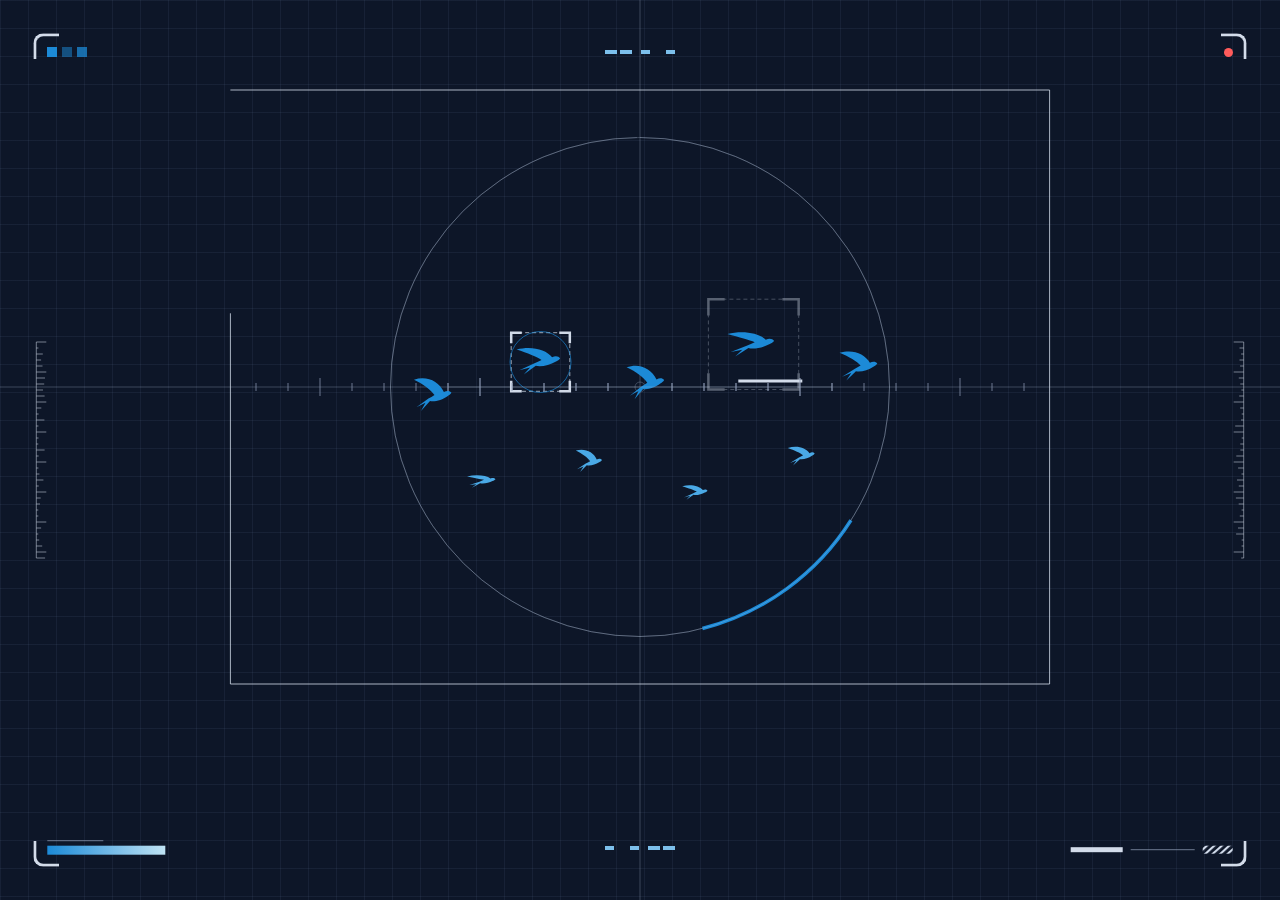
==== commit a98b9bfb: "feat: 加入开场加载外壳、ABOUT 文案流程、指针图样数据与绘画工作台 - 开场：新增 site/boot.js 加载外壳（光圈、标尺、表盘），index.html 内联首屏关键样式与时间判断，" ====
--- a/site/index.html
+++ b/site/index.html
@@ -9,13 +9,196 @@
 <link rel="icon" href="data:image/svg+xml,%3Csvg xmlns='http://www.w3.org/2000/svg' viewBox='0 0 16 16'%3E%3Crect width='16' height='16' rx='3' fill='%233fafe0'/%3E%3Crect x='4.5' y='4.5' width='7' height='7' fill='none' stroke='white' stroke-width='1.5'/%3E%3C/svg%3E">
 <link rel="preload" href="fonts/archivo-black-latin.woff2" as="font" type="font/woff2" crossorigin>
 <link rel="preload" href="fonts/inter-latin.woff2" as="font" type="font/woff2" crossorigin>
-<link rel="stylesheet" href="styles.css">
-<!-- the time of day, before the first paint: a visit at night opens on the night paper -->
-<script src="time.js"></script>
+<!-- The loading shell's critical style: it must cover the page before the stylesheet, the big
+     pictures and main.js are in. It holds the whole shell (iris, dial, ruler), so a slow styles.css
+     cannot delay it; it holds no lettering. Its lines use the stylesheet's colours, set here too. -->
+<style>
+  :root {
+    --paper: #f4f6f8; --paper: color-mix(in srgb, #f4f6f8, #0d1628 calc(100% * var(--dark, 0)));
+    --ink: #3c4458; --ink: color-mix(in srgb, #3c4458, #d3dcea calc(100% * var(--light, 0)));
+    --ink-soft: #66748a; --ink-soft: color-mix(in srgb, #66748a, #8c9ab2 calc(100% * var(--light, 0)));
+    --hair: rgba(60, 68, 88, 0.42); --hair: color-mix(in srgb, rgba(60, 68, 88, 0.42), rgba(196, 210, 234, 0.34) calc(100% * var(--light, 0)));
+    --accent: #1c8ad7;
+  }
+  /* (no scrollbar for the page parsed before its styles: it never scrolls) */
+  html, body { margin: 0; min-height: 100%; overflow: hidden; background: var(--paper, #f4f6f8); }
+  /* Keep parsed HTML out of the first paint until the opening has its styles and first frame. */
+  html.starting .stage, html.starting .stage *, html.starting .pointer { visibility: hidden !important; }
+  .strip { opacity: 0; }
+  /* The shell (boot.js): drawn in screen pixels round the shot's window, where the opening's guides
+     cross. It fades in; at the handoff its paper goes (open) and the opening's first frame shows through
+     its rim and ruler, which the opening then draws over. */
+  .boot { position: fixed; inset: 0; z-index: 1000; background-color: var(--paper, #f4f6f8); opacity: 0; transition: opacity 0.32s ease, background-color 0.3s ease; }
+  .boot[hidden] { display: none; }
+  .boot.on { opacity: 1; }
+  .boot.done { opacity: 0; pointer-events: none; }
+  .boot.open { background-color: transparent; pointer-events: none; }
+  .boot-lines { position: absolute; inset: 0; width: 100%; height: 100%; overflow: visible; fill: none; }
+  .boot-lines .rim { stroke: var(--ink); stroke-width: 1; }
+  .boot-lines .rim-hair, .boot-lines .rule { stroke: var(--hair); stroke-width: 0.75; }
+  .boot-lines .blades { stroke: var(--ink); stroke-width: 0.8; }
+  .boot-lines .hole { stroke: var(--accent); stroke-width: 1.3; stroke-linejoin: round; }
+  .boot-lines .ticks { stroke: var(--ink-soft); stroke-width: 0.75; }
+  .boot-lines .fill { stroke: var(--accent); stroke-width: 2.5; }
+  /* the dial round the iris turns on its own, never as progress (a layer of its own, so it turns while
+     the page is busy); its rim stands in only for a shell without boot.js */
+  .boot-dial { position: absolute; left: var(--boot-x, 50%); top: var(--boot-y, 43%); width: calc(2.4 * var(--boot-r, min(140px, 25vw, 15.5vh))); aspect-ratio: 1; translate: -50% -50%; animation: boot-turn 12s linear infinite; transition: opacity 0.25s ease; }
+  .boot-dial svg { display: block; width: 100%; height: 100%; overflow: visible; fill: none; stroke: var(--ink); stroke-width: 0.75; }
+  .boot-dial * { vector-effect: non-scaling-stroke; }
+  .boot.drawn .boot-dial circle { display: none; }
+  .boot.opening .boot-dial { animation-play-state: paused; opacity: 0; }
+  @keyframes boot-turn { to { rotate: 360deg; } }
+  @media (prefers-reduced-motion: reduce) { .boot-dial { animation: none; } }
+  /* Refresh/deep-link protection must hold before styles.css: hide the raw page, keep the last fill
+     colour, and stop the unlaid-out stage from spilling while the main styles are still pending. */
+  html.arriving body { visibility: hidden; }
+  html.arriving { background: var(--arrive, #f4f6f8); }
+  html.arriving .stage { position: fixed; inset: 0; width: 100vw; height: 100vh; overflow: hidden; }
+</style>
+<script>
+  (() => {
+    const root = document.documentElement;
+    root.classList.add('starting');
+    let stylesSettled = false, queued = false;
+    const ready = () => {
+      const boot = window.HOME_BOOT, stage = document.getElementById('stage');
+      return boot && (boot.timedOut || (stylesSettled && boot.done && stage &&
+        (stage.classList.contains('playing') || stage.classList.contains('idle'))));
+    };
+    const finish = () => {
+      root.classList.remove('starting');
+      observer.disconnect();
+      clearTimeout(watchdog);
+    };
+    const reveal = () => {
+      if (queued || !ready()) return;
+      queued = true;
+      requestAnimationFrame(() => {
+        queued = false;
+        if (ready()) finish();
+      });
+    };
+    const observer = new MutationObserver(reveal);
+    observer.observe(root, { subtree: true, childList: true, attributes: true, attributeFilter: ['class', 'style', 'hidden'] });
+    // Boot owns resource timeouts. This only prevents a missing entry script from hiding the page forever.
+    const watchdog = setTimeout(() => {
+      if (!window.HOME_BOOT || window.HOME_BOOT.done) finish();
+    }, 15000);
+    window.__homeStyles = new Promise((resolve) => {
+      window.__homeStylesDone = () => { stylesSettled = true; resolve(); reveal(); };
+    });
+  })();
+</script>
+<link rel="stylesheet" href="styles.css" media="print" onload="this.media='all'; window.__homeStylesDone && window.__homeStylesDone();" onerror="console.error('styles.css failed'); window.__homeStylesDone && window.__homeStylesDone();">
+<noscript><link rel="stylesheet" href="styles.css"></noscript>
+<!-- the time of day, before the first paint: a visit at night opens on the night paper. Inlined so a
+     hanging external time.js cannot block body parsing or the loading shell. -->
+<script>
+window.HOME_TIME = (() => {
+  'use strict';
+
+  const DEG = Math.PI / 180;
+  const PERIODS = ['day', 'dusk', 'night'];
+  const MODES = ['auto', ...PERIODS];
+  const SKY = { day: [8, 2], night: [-2, -8], period: 6 };
+  const PAPER = [[244, 246, 248], [13, 22, 40]];
+  const PREFS_KEY = 'home:prefs';
+  const ZONES = {
+    'Asia/Shanghai': [31.23, 121.47], 'Asia/Urumqi': [43.8, 87.58], 'Asia/Hong_Kong': [22.28, 114.15],
+    'Asia/Macau': [22.2, 113.54], 'Asia/Taipei': [25.05, 121.5], 'Asia/Tokyo': [35.65, 139.74],
+    'Asia/Seoul': [37.55, 126.97], 'Asia/Singapore': [1.28, 103.85], 'Asia/Kuala_Lumpur': [3.17, 101.7],
+    'Asia/Bangkok': [13.75, 100.52], 'Asia/Ho_Chi_Minh': [10.75, 106.67], 'Asia/Saigon': [10.75, 106.67],
+    'Asia/Manila': [14.58, 121], 'Asia/Jakarta': [-6.17, 106.8], 'Asia/Kolkata': [22.53, 88.37],
+    'Asia/Calcutta': [22.53, 88.37], 'Asia/Dubai': [25.3, 55.3], 'Europe/Moscow': [55.76, 37.62],
+    'Europe/London': [51.51, -0.12], 'Europe/Paris': [48.87, 2.33], 'Europe/Berlin': [52.5, 13.37],
+    'America/New_York': [40.71, -74.01], 'America/Chicago': [41.85, -87.65], 'America/Denver': [39.74, -104.98],
+    'America/Los_Angeles': [34.05, -118.24], 'America/Toronto': [43.65, -79.38], 'America/Vancouver': [49.27, -123.12],
+    'America/Sao_Paulo': [-23.53, -46.62], 'Australia/Sydney': [-33.87, 151.22], 'Australia/Melbourne': [-37.82, 144.97],
+    'Australia/Brisbane': [-27.47, 153.03], 'Australia/Perth': [-31.95, 115.85], 'Pacific/Auckland': [-36.87, 174.77],
+  };
+
+  const smooth = (a, b, x) => { const p = Math.min(1, Math.max(0, (x - a) / (b - a))); return p * p * (3 - 2 * p); };
+  const days = ms => ms / 864e5 - 10957.5;
+
+  function place(date) {
+    let zone = '';
+    try { zone = Intl.DateTimeFormat().resolvedOptions().timeZone || ''; } catch { /* (a browser without it) */ }
+    if (ZONES[zone]) return ZONES[zone];
+    const year = date.getFullYear(), jan = -new Date(year, 0, 1).getTimezoneOffset(), jul = -new Date(year, 6, 1).getTimezoneOffset();
+    return [jan > jul || /^(Australia|Antarctica)\//.test(zone) ? -30 : 35, Math.min(jan, jul) / 4];
+  }
+  const [lat, lon] = place(new Date());
+
+  function sunAt(ms) {
+    const n = days(ms), g = (357.529 + 0.98560028 * n) * DEG;
+    const ecliptic = (280.459 + 0.98564736 * n + 1.915 * Math.sin(g) + 0.02 * Math.sin(2 * g)) * DEG, tilt = (23.439 - 3.6e-7 * n) * DEG;
+    const ra = Math.atan2(Math.cos(tilt) * Math.sin(ecliptic), Math.cos(ecliptic)), dec = Math.asin(Math.sin(tilt) * Math.sin(ecliptic));
+    const hour = (280.46061837 + 360.98564736629 * n + lon) * DEG - ra;
+    return Math.asin(Math.sin(lat * DEG) * Math.sin(dec) + Math.cos(lat * DEG) * Math.cos(dec) * Math.cos(hour)) / DEG;
+  }
+
+  function sunTimes(ms) {
+    const HORIZON = -0.833, STEP = 6e5;
+    let last = null, next = null, t0 = ms - 864e5, h0 = sunAt(t0) - HORIZON;
+    for (let t = t0 + STEP; t <= ms + 864e5 && !next; t += STEP) {
+      const h = sunAt(t) - HORIZON;
+      if (h0 < 0 !== h < 0) {
+        const event = { rise: h > 0, at: new Date(t - STEP * h / (h - h0)) };
+        if (event.at <= ms) last = event;
+        else next = event;
+      }
+      [t0, h0] = [t, h];
+    }
+    return { last, next };
+  }
+
+  function moonAt(ms) {
+    const T = days(ms) / 36525, D = (297.8501921 + 445267.1114034 * T) * DEG;
+    const M = (357.5291092 + 35999.0502909 * T) * DEG, Mm = (134.9633964 + 477198.8675055 * T) * DEG;
+    const i = (180 - D / DEG - 6.289 * Math.sin(Mm) + 2.1 * Math.sin(M) - 1.274 * Math.sin(2 * D - Mm)
+      - 0.658 * Math.sin(2 * D) - 0.214 * Math.sin(2 * Mm) - 0.11 * Math.sin(D)) * DEG;
+    return { lit: (1 + Math.cos(i)) / 2, waxing: Math.sin(i) > 0 };
+  }
+
+  function at(date, mode) {
+    const ms = +date, h = sunAt(ms), moon = moonAt(ms);
+    const real = h > SKY.period ? 'day' : h < -SKY.period ? 'night' : 'dusk';
+    const time = { mode: MODES.includes(mode) ? mode : 'auto', real, sun: sunTimes(ms), moon: { lit: moon.lit, right: moon.waxing !== lat < 0 } };
+    if (time.mode !== 'auto') {
+      const night = time.mode === 'night';
+      return { ...time, period: time.mode, sky: PERIODS.indexOf(time.mode), dark: night ? 1 : 0, light: night ? 1 : 0 };
+    }
+    const p = smooth(SKY.period, -SKY.period, h), dark = p * p * (3 - 2 * p);
+    const sky = smooth(SKY.day[0], SKY.day[1], h) + smooth(SKY.night[0], SKY.night[1], h);
+    return { ...time, period: real, sky, dark, light: dark >= 0.5 ? 1 : 0 };
+  }
+
+  function paper(time, smoothly) {
+    const root = document.documentElement;
+    if (smoothly) root.classList.add('time-ease');
+    root.style.setProperty('--dark', time.dark.toFixed(3));
+    root.style.setProperty('--light', String(time.light));
+    const meta = document.querySelector('meta[name="theme-color"]');
+    if (meta) meta.content = `rgb(${PAPER[0].map((v, i) => Math.round(v + (PAPER[1][i] - v) * time.dark)).join(', ')})`;
+  }
+
+  let mode = 'auto';
+  try { mode = (JSON.parse(sessionStorage.getItem(PREFS_KEY) || 'null') || {}).time; } catch { /* no storage: the time now */ }
+  paper(at(new Date(), mode), false);
+  return { PERIODS, MODES, at, paper };
+})();
+</script>
+<!-- the opening's loading shell, before main.js: a first visit still waiting for its pictures 0.6 s
+     after it was opened gets a camera iris over a ruler, not a blank page, and the pictures start coming
+     in from here rather than once main.js is in (boot.js; no lettering). Async so a hanging request
+     cannot block body parsing or main.js's own fallback controller. -->
+<script src="boot.js" async fetchpriority="high"></script>
 <!-- a visit that opens straight on the opening screen or a section (a refresh, a link to a section) is
      kept hidden until main.js can show it whole (arrive), so that it does not flash its first states on
      the way: the browser keeps the page it came from up meanwhile, or shows the fill's colour as it was
-     last in this visit. After 2 s it is shown as it is. -->
+     last in this visit. The inline critical style keeps it hidden before styles.css; main.js's arrive()
+     owns the normal reveal once the picture, its sharp layer, the fill, the fonts and the styles are ready.
+     15 s is only a bounded safety fallback for a main.js that never arrives, not a readiness signal. -->
 <script>
   (() => {
     let seen = false, fill = null;
@@ -27,16 +210,23 @@
     const root = document.documentElement;
     root.classList.add('arriving');
     if (fill) root.style.setProperty('--arrive', fill);
-    setTimeout(() => root.classList.remove('arriving'), 2000);
+    setTimeout(() => root.classList.remove('arriving'), 15000);
   })();
 </script>
 </head>
 <body>
+<!-- The opening's loading shell (boot.js): a camera iris over a ruler, no lettering. It stays hidden
+     until a first visit has waited 0.6 s for the opening's pictures; its look is in the critical style
+     above, its lines are drawn by boot.js, and the dial is here so that it turns without it. -->
+<div class="boot" id="boot" hidden>
+  <svg class="boot-lines" aria-hidden="true"></svg>
+  <div class="boot-dial" aria-hidden="true"><svg viewBox="-1.2 -1.2 2.4 2.4"><circle r="1"/><path d="M1.050 .000L1.170 .000M1.037 .164L1.106 .175M.999 .324L1.065 .346M.936 .477L.998 .508M.849 .617L.906 .658M.742 .742L.827 .827M.617 .849L.658 .906M.477 .936L.508 .998M.324 .999L.346 1.065M.164 1.037L.175 1.106M.000 1.050L.000 1.170M-.164 1.037L-.175 1.106M-.324 .999L-.346 1.065M-.477 .936L-.508 .998M-.617 .849L-.658 .906M-.742 .742L-.827 .827M-.849 .617L-.906 .658M-.936 .477L-.998 .508M-.999 .324L-1.065 .346M-1.037 .164L-1.106 .175M-1.050 .000L-1.170 .000M-1.037 -.164L-1.106 -.175M-.999 -.324L-1.065 -.346M-.936 -.477L-.998 -.508M-.849 -.617L-.906 -.658M-.742 -.742L-.827 -.827M-.617 -.849L-.658 -.906M-.477 -.936L-.508 -.998M-.324 -.999L-.346 -1.065M-.164 -1.037L-.175 -1.106M0 -1.050L0 -1.170M.164 -1.037L.175 -1.106M.324 -.999L.346 -1.065M.477 -.936L.508 -.998M.617 -.849L.658 -.906M.742 -.742L.827 -.827M.849 -.617L.906 -.658M.936 -.477L.998 -.508M.999 -.324L1.065 -.346M1.037 -.164L1.106 -.175"/></svg></div>
+</div>
 <main class="stage" id="stage">
   <!-- The paper, under the window: construction lines through the shot at the start, then
        ornaments in the margins (outline squares on diagonals, cross marks, pixel squares, bars in
-       the bottom corners) and, with HELLO, butterflies and blue-bird feathers drawn by the page.
-       No text and no pictures; the window covers it all when it opens out. -->
+       the bottom corners) and, with HELLO, butterflies and transparent blue-bird feather ornaments.
+       No content in the margins; the window covers it all when it opens out. -->
   <svg class="guides" id="guides" aria-hidden="true">
     <defs>
       <pattern id="blinds" width="5" height="5" patternUnits="userSpaceOnUse" patternTransform="rotate(48)">
@@ -44,10 +234,6 @@
       </pattern>
       <linearGradient id="fadeBar">
         <stop offset="0" stop-color="#1c8ad7"/><stop offset="1" stop-color="#bfe3f4"/>
-      </linearGradient>
-      <!-- a feather's vane: lighter along the shaft -->
-      <linearGradient id="vane">
-        <stop offset="0" stop-color="#1c8ad7"/><stop offset="0.5" stop-color="#59bff7"/><stop offset="1" stop-color="#1c8ad7"/>
       </linearGradient>
     </defs>
   </svg>
@@ -176,11 +362,30 @@
        middle of the screen, laid out across it, in white on a frosted block straight on the picture. -->
   <div class="panel" id="panel" inert>
     <section class="pane" data-tab="about" aria-labelledby="about-title" tabindex="-1" hidden>
-      <h2 class="pane-title" id="about-title">ABOUT</h2>
+      <!-- The words come from content/about.zh.md and about.en.md (tools/build_about.py writes them
+           in between the markers; edit those files, not this). With both written, a 中 / EN switch
+           by the title picks the language (main.js). -->
+      <div class="pane-head">
+        <h2 class="pane-title" id="about-title">ABOUT</h2>
+        <!-- about-switch:start -->
+        <div class="lang-switch" id="langSwitch" role="group" aria-label="Language">
+          <button type="button" data-lang="zh" lang="zh-CN" aria-pressed="true">中</button>
+          <button type="button" data-lang="en" lang="en" aria-pressed="false">EN</button>
+        </div>
+        <!-- about-switch:end -->
+      </div>
       <div class="pane-rules" aria-hidden="true"><i></i><i></i></div>
-      <div class="about-text" aria-hidden="true">
-        <i class="sk" style="--w: 96%"></i><i class="sk" style="--w: 90%"></i><i class="sk" style="--w: 93%"></i>
-        <i class="sk" style="--w: 84%"></i><i class="sk" style="--w: 42%"></i>
+      <div class="about-text">
+        <!-- about-text:start -->
+        <div class="about-lang" data-lang="zh" lang="zh-CN">
+          <p>【示例，请换成你自己的介绍】这里是 ABOUT 的第一段。你可以在编辑器里随手折行，网页上会接成一整段，中文之间不会多出空格。<strong>加粗的字</strong>会显示成粗体。</p>
+          <p>这是第二段：空一行就是新段落。站外链接像 <a href="https://github.com/dacintliaoyuan" target="_blank" rel="noopener">GitHub<span class="sr-only">（在新标签页打开）</span></a> 这样写，会在新标签页打开；站内链接像 <a href="#projects">看看项目</a> 这样写，会在本页跳转。</p>
+        </div>
+        <div class="about-lang" data-lang="en" lang="en" hidden>
+          <p>[Sample — replace with your own words] This is the first paragraph of ABOUT. Lines broken in the editor are joined into one paragraph, with a space between English words. <strong>Bold words</strong> show in bold.</p>
+          <p>A blank line starts a second paragraph. A link elsewhere, like <a href="https://github.com/dacintliaoyuan" target="_blank" rel="noopener">GitHub<span class="sr-only"> (opens in a new tab)</span></a>, opens in a new tab; one on the page, like <a href="#projects">the projects</a>, stays here.</p>
+        </div>
+        <!-- about-text:end -->
       </div>
     </section>
     <section class="pane" data-tab="projects" aria-labelledby="projects-title" tabindex="-1" hidden>
@@ -296,6 +501,7 @@
   <div class="shutter" id="shutter" aria-hidden="true"></div>
 </main>
 <script src="assets/manifest.js" defer></script>
+<script src="pointer-art.js" defer></script>
 <script src="pointer.js" defer></script>
 <script src="main.js" defer></script>
 </body>
--- a/site/styles.css
+++ b/site/styles.css
@@ -116,9 +116,16 @@
 .guides .wing.hind, .guides .pale .wing.fore { fill: #59bff7; }
 .guides .pale .wing.hind { fill: var(--accent); }
 .guides .body { fill: #1871c2; stroke: none; }
-.guides .antenna, .guides .shaft { stroke: #1871c2; stroke-linecap: round; }
-.guides .vane { fill: url(#vane); stroke: var(--accent); stroke-dasharray: 1; fill-opacity: 0; }
-.guides .down { stroke: #59bff7; stroke-linecap: round; }
+.guides .antenna { stroke: #1871c2; stroke-linecap: round; }
+/* The feather leaves structural lines before colour. Five brush passes reveal a temporary wash;
+   the accepted texture joins it as the sparse barbs are inked. Everything stays in unit space. */
+.guides .feather-pen, .guides .feather-brush { fill: none; stroke: #fff; stroke-linecap: round; stroke-dasharray: 1; }
+.guides .feather-pen { stroke-width: 0.085; }
+.guides .feather-clip { fill: #fff; stroke: none; }
+.guides .feather-line { fill: none; stroke: var(--accent); stroke-linecap: round; stroke-linejoin: round; stroke-dasharray: 1; }
+.guides .feather-detail .feather-line { stroke: #1871c2; }
+.guides .feather-wash { opacity: var(--feather-wash, 0); }
+.guides .feather-texture { opacity: var(--feather-photo, 1); }
 /* the pinned specimen: the Lorenz attractor's orbit as its wings (0.5px, finer than a hairline so
    its loops stay apart), the small square that traces it, crosses on its two fixed points, a
    dimension line and a pin */
@@ -492,7 +499,7 @@
 .index a:not(.active):hover b { background: color-mix(in srgb, var(--idx) 20%, transparent); }
 /* Focus brackets (here and round the chosen picture and time of day in the settings): a rounded frame
    shown only at its four corners, so each bracket bends round its corner. */
-.index .brackets, .pick[aria-pressed="true"]::after, .time[aria-pressed="true"]::after {
+.index .brackets, .pick[aria-pressed="true"]::after, .time[aria-pressed="true"]::after, .lang-switch [aria-pressed="true"]::after {
   -webkit-mask:
     linear-gradient(#000 0 0) left top / var(--l) var(--l), linear-gradient(#000 0 0) right top / var(--l) var(--l),
     linear-gradient(#000 0 0) left bottom / var(--l) var(--l), linear-gradient(#000 0 0) right bottom / var(--l) var(--l);
@@ -512,6 +519,11 @@
 .index .brackets.lock { animation: index-lock 0.45s cubic-bezier(0.2, 0.9, 0.3, 1.2) both; }
 @keyframes index-lock {
   from { opacity: 0; transform: translate(calc(var(--x, 0px) - var(--o)), calc(var(--y, 0px) - var(--o))) scale(1.7); }
+}
+/* swiped onto a square, the brackets have come along the index with the finger: they only tighten a little */
+.index .brackets.snap { animation: index-snap 0.3s cubic-bezier(0.2, 0.9, 0.3, 1.2) both; }
+@keyframes index-snap {
+  from { transform: translate(calc(var(--x, 0px) - var(--o)), calc(var(--y, 0px) - var(--o))) scale(1.3); }
 }
 .playing .index { pointer-events: none; }
 /* (a title hangs under its square, so the squares are evenly spaced however long the titles; the
@@ -579,6 +591,16 @@
 .panel.open { opacity: 1; pointer-events: auto; }
 .panel.over { --pen: #fff; --over: 1; scrollbar-color: rgba(255, 255, 255, 0.35) transparent; }
 .portrait .panel { padding: 14px 20px 48px; }
+/* A finger going across is the page's own (a swipe steps along the index, main.js: the row of pages);
+   the browser keeps to scrolling down and pinching, and zoomed in it pans as it would (.zoomed). While
+   the row is out of place the panel takes no taps, nothing in it scrolls across and the browser's
+   scrollbar does not flash up as a page coming in makes it longer (.swiping); on the opening screen it
+   shows the section coming in (.peek). */
+.stage, .panel, .picks { touch-action: pan-y pinch-zoom; }
+.stage.zoomed, .stage.zoomed .panel, .stage.zoomed .picks { touch-action: auto; }
+.panel.swiping { overflow-x: hidden; pointer-events: none; scrollbar-width: none; }
+.panel.swiping::-webkit-scrollbar { display: none; }
+.panel.peek { opacity: 1; }
 /* The frosted block: over the picture folded away, the picture behind the section's text is blurred
    and shaded (in the picture's own deep colour, --tone), with the white lettering. How strongly is
    the visitor's (--glass, 0 to 1, in the settings; main.js sets it): the usual 0.5 is a 16px blur
@@ -603,6 +625,39 @@
 .sk { display: block; width: var(--w); height: 9px; margin: 11px 0; border-radius: 2px; background: color-mix(in srgb, var(--pen) calc(12% + 12% * var(--over)), transparent); transform-origin: left center; }
 .sk.head { height: 14px; background: color-mix(in srgb, var(--pen) calc(24% + 18% * var(--over)), transparent); }
 .about-text { max-width: 560px; }
+/* ABOUT: the title with the 中 / EN switch at the column's right (there where both languages are
+   written), and the words, a paragraph to a block; bold, and links underlined in the blue bird's
+   blue (white over the picture) */
+.pane-head { display: flex; align-items: center; justify-content: space-between; gap: 16px; }
+.about-text p { margin: 0 0 1.1em; font-size: 16px; line-height: 1.9; }
+.about-text p:last-child { margin-bottom: 0; }
+.about-text strong { font-weight: 700; }
+.about-text a {
+  color: var(--accent); text-decoration: underline; text-decoration-thickness: 1px; text-underline-offset: 0.25em;
+  cursor: var(--cursor-click); --pointer: click; -webkit-tap-highlight-color: transparent;
+}
+.about-text a:active { cursor: var(--cursor-press); --pointer: press; }
+.about-text a:focus-visible { outline: 2px solid var(--accent); outline-offset: 2px; border-radius: 2px; }
+.panel.over .about-text a { color: inherit; }
+/* the switch: two small squares in the index's hand, the language shown filled with the blue bird's
+   blue and locked by the focus brackets, the other in a fine line of the pen */
+.lang-switch { display: flex; flex: none; gap: 10px; -webkit-user-select: none; user-select: none; }
+.lang-switch button {
+  position: relative; display: grid; place-items: center; width: 32px; aspect-ratio: 1; margin: 0; padding: 0;
+  border: 1.5px solid var(--pen); border-radius: 7px; background: none; color: var(--pen);
+  font: 600 12px / 1 Inter, system-ui, sans-serif; letter-spacing: 0.04em; text-shadow: inherit;
+  cursor: var(--cursor-click); --pointer: click; transition: background-color 0.3s, border-color 0.3s, color 0.3s;
+  -webkit-tap-highlight-color: transparent;
+}
+.lang-switch button:active { cursor: var(--cursor-press); --pointer: press; }
+.lang-switch button:focus-visible { outline: 2px solid var(--accent); outline-offset: 7px; }
+@media (hover: hover) { .lang-switch button:not([aria-pressed="true"]):hover { background: color-mix(in srgb, var(--pen) 20%, transparent); } }
+.lang-switch [aria-pressed="true"] { background: var(--accent); border-color: var(--accent); color: #fff; cursor: var(--cursor); --pointer: rest; }
+.lang-switch [aria-pressed="true"]::after {
+  --l: 10px;
+  content: ""; position: absolute; inset: -6px; pointer-events: none;
+  border: 2px solid var(--pen); border-radius: 10px;
+}
 /* projects: specimen plates, two to a row; a picture's place is a pale blue outline over 48-degree
    blinds on a lighter patch of the paper (only just lighter on the night paper) with a centre cross
    and two heavy corners, over a dimension line (on the picture: a white outline over faint white
@@ -860,6 +915,23 @@
 :is(.plate, .contact li):nth-child(3) { animation-delay: 0.16s; }
 :is(.plate, .contact li):nth-child(4) { animation-delay: 0.24s; }
 .set-part { animation: pane-rise 0.45s ease-out both; }
+/* ABOUT: the switch comes in as the rules finish drawing, its brackets locking on; the paragraphs
+   rise one after another. A language picked swaps the words (main.js): the old ones lift as they
+   fade, the new ones rise into their place, and the brackets lock on the new square at once. */
+.lang-switch { animation: pane-fade 0.3s 0.5s both; }
+.lang-switch [aria-pressed="true"]::after { animation: lang-lock 0.45s 0.55s cubic-bezier(0.2, 0.9, 0.3, 1.2) both; }
+.lang-switch.switched [aria-pressed="true"]::after { animation-delay: 0s; }
+.about-lang p { animation: pane-rise 0.45s 0.2s ease-out both; }
+.about-lang p:nth-child(2) { animation-delay: 0.28s; }
+.about-lang p:nth-child(3) { animation-delay: 0.36s; }
+.about-lang p:nth-child(4) { animation-delay: 0.44s; }
+.about-lang p:nth-child(n + 5) { animation-delay: 0.52s; }
+.about-text.swapped p { animation: none; }
+.about-lang.leaving { animation: about-out 0.15s ease-in both; }
+.about-lang.entering { animation: about-in 0.25s ease-out both; }
+@keyframes lang-lock { from { opacity: 0; transform: scale(1.7); } }
+@keyframes about-out { to { opacity: 0; transform: translateY(-4px); } }
+@keyframes about-in { from { opacity: 0; transform: translateY(6px); } }
 .set-bg { animation-delay: 0.08s; }
 .set-keys { animation-delay: 0.16s; }
 @keyframes pane-grow { from { opacity: 0; transform: translateY(10px) scale(0.85); } }
@@ -871,5 +943,7 @@
 
 /* (a key pressed still lights up on the settings' keyboard: it does not move) */
 @media (prefers-reduced-motion: reduce) {
-  .idle .scene-breath, .pane *:not(.k), .index .brackets.lock { animation: none !important; }
-}
+  .idle .scene-breath, .pane *:not(.k), .index .brackets.lock, .index .brackets.snap { animation: none !important; }
+}
+
+/* (The opening's loading shell is styled in index.html's critical style, all of it: boot.js.) */
--- a/site/styles.css
+++ b/site/styles.css
@@ -116,9 +116,16 @@
 .guides .wing.hind, .guides .pale .wing.fore { fill: #59bff7; }
 .guides .pale .wing.hind { fill: var(--accent); }
 .guides .body { fill: #1871c2; stroke: none; }
-.guides .antenna, .guides .shaft { stroke: #1871c2; stroke-linecap: round; }
-.guides .vane { fill: url(#vane); stroke: var(--accent); stroke-dasharray: 1; fill-opacity: 0; }
-.guides .down { stroke: #59bff7; stroke-linecap: round; }
+.guides .antenna { stroke: #1871c2; stroke-linecap: round; }
+/* The feather leaves structural lines before colour. Five brush passes reveal a temporary wash;
+   the accepted texture joins it as the sparse barbs are inked. Everything stays in unit space. */
+.guides .feather-pen, .guides .feather-brush { fill: none; stroke: #fff; stroke-linecap: round; stroke-dasharray: 1; }
+.guides .feather-pen { stroke-width: 0.085; }
+.guides .feather-clip { fill: #fff; stroke: none; }
+.guides .feather-line { fill: none; stroke: var(--accent); stroke-linecap: round; stroke-linejoin: round; stroke-dasharray: 1; }
+.guides .feather-detail .feather-line { stroke: #1871c2; }
+.guides .feather-wash { opacity: var(--feather-wash, 0); }
+.guides .feather-texture { opacity: var(--feather-photo, 1); }
 /* the pinned specimen: the Lorenz attractor's orbit as its wings (0.5px, finer than a hairline so
    its loops stay apart), the small square that traces it, crosses on its two fixed points, a
    dimension line and a pin */
@@ -492,7 +499,7 @@
 .index a:not(.active):hover b { background: color-mix(in srgb, var(--idx) 20%, transparent); }
 /* Focus brackets (here and round the chosen picture and time of day in the settings): a rounded frame
    shown only at its four corners, so each bracket bends round its corner. */
-.index .brackets, .pick[aria-pressed="true"]::after, .time[aria-pressed="true"]::after {
+.index .brackets, .pick[aria-pressed="true"]::after, .time[aria-pressed="true"]::after, .lang-switch [aria-pressed="true"]::after {
   -webkit-mask:
     linear-gradient(#000 0 0) left top / var(--l) var(--l), linear-gradient(#000 0 0) right top / var(--l) var(--l),
     linear-gradient(#000 0 0) left bottom / var(--l) var(--l), linear-gradient(#000 0 0) right bottom / var(--l) var(--l);
@@ -512,6 +519,11 @@
 .index .brackets.lock { animation: index-lock 0.45s cubic-bezier(0.2, 0.9, 0.3, 1.2) both; }
 @keyframes index-lock {
   from { opacity: 0; transform: translate(calc(var(--x, 0px) - var(--o)), calc(var(--y, 0px) - var(--o))) scale(1.7); }
+}
+/* swiped onto a square, the brackets have come along the index with the finger: they only tighten a little */
+.index .brackets.snap { animation: index-snap 0.3s cubic-bezier(0.2, 0.9, 0.3, 1.2) both; }
+@keyframes index-snap {
+  from { transform: translate(calc(var(--x, 0px) - var(--o)), calc(var(--y, 0px) - var(--o))) scale(1.3); }
 }
 .playing .index { pointer-events: none; }
 /* (a title hangs under its square, so the squares are evenly spaced however long the titles; the
@@ -579,6 +591,16 @@
 .panel.open { opacity: 1; pointer-events: auto; }
 .panel.over { --pen: #fff; --over: 1; scrollbar-color: rgba(255, 255, 255, 0.35) transparent; }
 .portrait .panel { padding: 14px 20px 48px; }
+/* A finger going across is the page's own (a swipe steps along the index, main.js: the row of pages);
+   the browser keeps to scrolling down and pinching, and zoomed in it pans as it would (.zoomed). While
+   the row is out of place the panel takes no taps, nothing in it scrolls across and the browser's
+   scrollbar does not flash up as a page coming in makes it longer (.swiping); on the opening screen it
+   shows the section coming in (.peek). */
+.stage, .panel, .picks { touch-action: pan-y pinch-zoom; }
+.stage.zoomed, .stage.zoomed .panel, .stage.zoomed .picks { touch-action: auto; }
+.panel.swiping { overflow-x: hidden; pointer-events: none; scrollbar-width: none; }
+.panel.swiping::-webkit-scrollbar { display: none; }
+.panel.peek { opacity: 1; }
 /* The frosted block: over the picture folded away, the picture behind the section's text is blurred
    and shaded (in the picture's own deep colour, --tone), with the white lettering. How strongly is
    the visitor's (--glass, 0 to 1, in the settings; main.js sets it): the usual 0.5 is a 16px blur
@@ -603,6 +625,39 @@
 .sk { display: block; width: var(--w); height: 9px; margin: 11px 0; border-radius: 2px; background: color-mix(in srgb, var(--pen) calc(12% + 12% * var(--over)), transparent); transform-origin: left center; }
 .sk.head { height: 14px; background: color-mix(in srgb, var(--pen) calc(24% + 18% * var(--over)), transparent); }
 .about-text { max-width: 560px; }
+/* ABOUT: the title with the 中 / EN switch at the column's right (there where both languages are
+   written), and the words, a paragraph to a block; bold, and links underlined in the blue bird's
+   blue (white over the picture) */
+.pane-head { display: flex; align-items: center; justify-content: space-between; gap: 16px; }
+.about-text p { margin: 0 0 1.1em; font-size: 16px; line-height: 1.9; }
+.about-text p:last-child { margin-bottom: 0; }
+.about-text strong { font-weight: 700; }
+.about-text a {
+  color: var(--accent); text-decoration: underline; text-decoration-thickness: 1px; text-underline-offset: 0.25em;
+  cursor: var(--cursor-click); --pointer: click; -webkit-tap-highlight-color: transparent;
+}
+.about-text a:active { cursor: var(--cursor-press); --pointer: press; }
+.about-text a:focus-visible { outline: 2px solid var(--accent); outline-offset: 2px; border-radius: 2px; }
+.panel.over .about-text a { color: inherit; }
+/* the switch: two small squares in the index's hand, the language shown filled with the blue bird's
+   blue and locked by the focus brackets, the other in a fine line of the pen */
+.lang-switch { display: flex; flex: none; gap: 10px; -webkit-user-select: none; user-select: none; }
+.lang-switch button {
+  position: relative; display: grid; place-items: center; width: 32px; aspect-ratio: 1; margin: 0; padding: 0;
+  border: 1.5px solid var(--pen); border-radius: 7px; background: none; color: var(--pen);
+  font: 600 12px / 1 Inter, system-ui, sans-serif; letter-spacing: 0.04em; text-shadow: inherit;
+  cursor: var(--cursor-click); --pointer: click; transition: background-color 0.3s, border-color 0.3s, color 0.3s;
+  -webkit-tap-highlight-color: transparent;
+}
+.lang-switch button:active { cursor: var(--cursor-press); --pointer: press; }
+.lang-switch button:focus-visible { outline: 2px solid var(--accent); outline-offset: 7px; }
+@media (hover: hover) { .lang-switch button:not([aria-pressed="true"]):hover { background: color-mix(in srgb, var(--pen) 20%, transparent); } }
+.lang-switch [aria-pressed="true"] { background: var(--accent); border-color: var(--accent); color: #fff; cursor: var(--cursor); --pointer: rest; }
+.lang-switch [aria-pressed="true"]::after {
+  --l: 10px;
+  content: ""; position: absolute; inset: -6px; pointer-events: none;
+  border: 2px solid var(--pen); border-radius: 10px;
+}
 /* projects: specimen plates, two to a row; a picture's place is a pale blue outline over 48-degree
    blinds on a lighter patch of the paper (only just lighter on the night paper) with a centre cross
    and two heavy corners, over a dimension line (on the picture: a white outline over faint white
@@ -860,6 +915,23 @@
 :is(.plate, .contact li):nth-child(3) { animation-delay: 0.16s; }
 :is(.plate, .contact li):nth-child(4) { animation-delay: 0.24s; }
 .set-part { animation: pane-rise 0.45s ease-out both; }
+/* ABOUT: the switch comes in as the rules finish drawing, its brackets locking on; the paragraphs
+   rise one after another. A language picked swaps the words (main.js): the old ones lift as they
+   fade, the new ones rise into their place, and the brackets lock on the new square at once. */
+.lang-switch { animation: pane-fade 0.3s 0.5s both; }
+.lang-switch [aria-pressed="true"]::after { animation: lang-lock 0.45s 0.55s cubic-bezier(0.2, 0.9, 0.3, 1.2) both; }
+.lang-switch.switched [aria-pressed="true"]::after { animation-delay: 0s; }
+.about-lang p { animation: pane-rise 0.45s 0.2s ease-out both; }
+.about-lang p:nth-child(2) { animation-delay: 0.28s; }
+.about-lang p:nth-child(3) { animation-delay: 0.36s; }
+.about-lang p:nth-child(4) { animation-delay: 0.44s; }
+.about-lang p:nth-child(n + 5) { animation-delay: 0.52s; }
+.about-text.swapped p { animation: none; }
+.about-lang.leaving { animation: about-out 0.15s ease-in both; }
+.about-lang.entering { animation: about-in 0.25s ease-out both; }
+@keyframes lang-lock { from { opacity: 0; transform: scale(1.7); } }
+@keyframes about-out { to { opacity: 0; transform: translateY(-4px); } }
+@keyframes about-in { from { opacity: 0; transform: translateY(6px); } }
 .set-bg { animation-delay: 0.08s; }
 .set-keys { animation-delay: 0.16s; }
 @keyframes pane-grow { from { opacity: 0; transform: translateY(10px) scale(0.85); } }
@@ -871,5 +943,7 @@
 
 /* (a key pressed still lights up on the settings' keyboard: it does not move) */
 @media (prefers-reduced-motion: reduce) {
-  .idle .scene-breath, .pane *:not(.k), .index .brackets.lock { animation: none !important; }
-}
+  .idle .scene-breath, .pane *:not(.k), .index .brackets.lock, .index .brackets.snap { animation: none !important; }
+}
+
+/* (The opening's loading shell is styled in index.html's critical style, all of it: boot.js.) */
